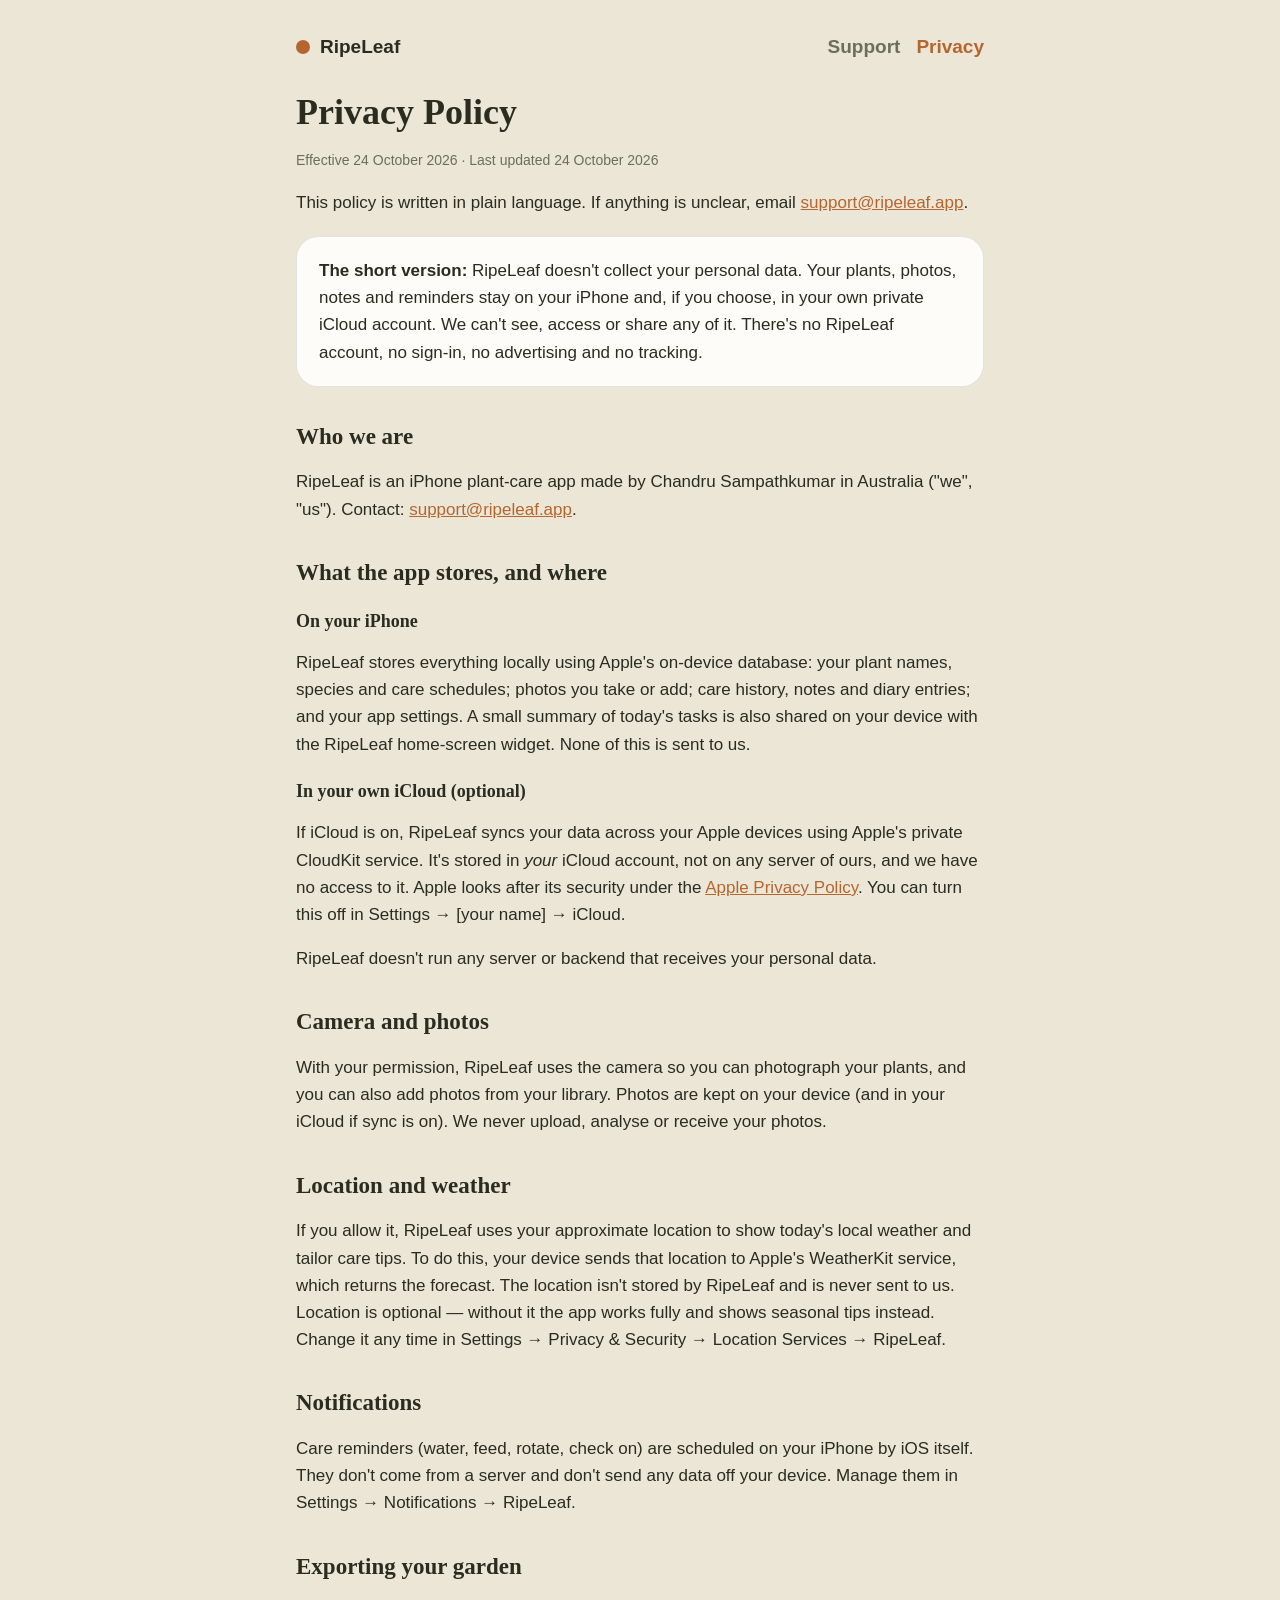
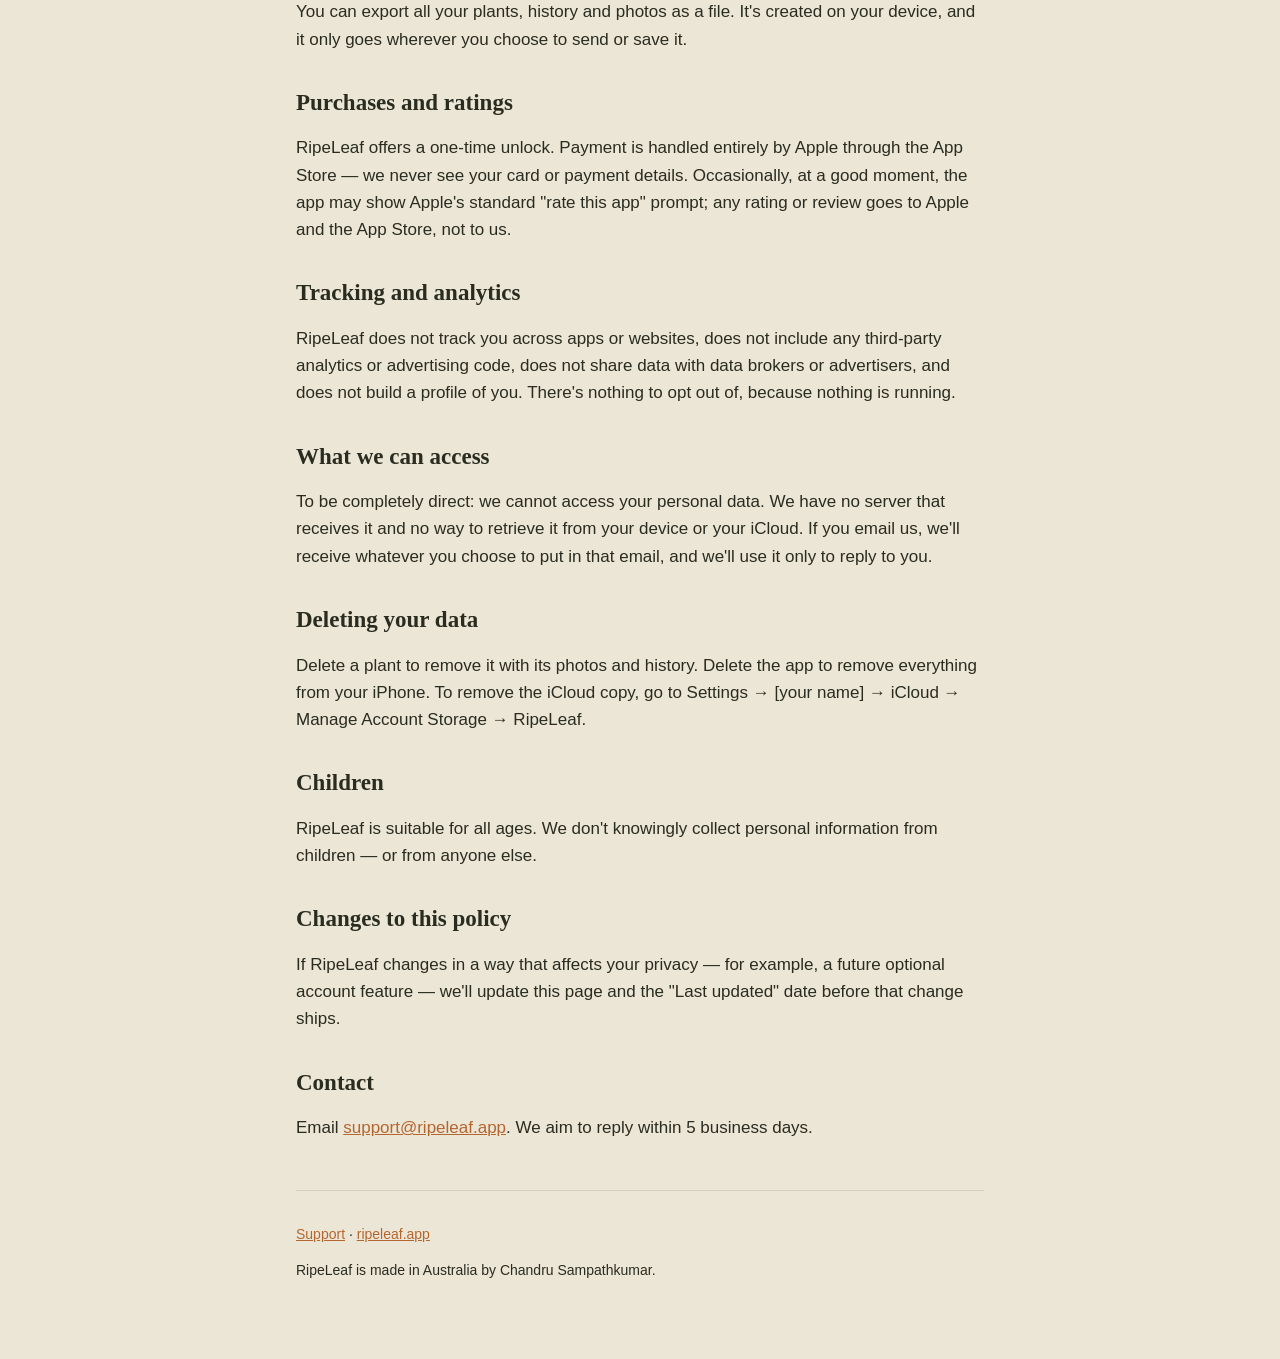
==== privacy/index.html @ 18cd245d "RipeLeaf site: home, privacy policy, support" ====
<!doctype html>
<html lang="en-AU">
<head>
<meta charset="utf-8">
<meta name="viewport" content="width=device-width, initial-scale=1">
<title>RipeLeaf Privacy Policy</title>
<meta name="description" content="RipeLeaf doesn't collect your personal data. Your plants stay on your iPhone and in your own iCloud.">
<link rel="stylesheet" href="/style.css">
</head>
<body>
<div class="wrap">
  <header class="site">
    <span class="dot" aria-hidden="true"></span><a href="/">RipeLeaf</a>
    <nav class="links"><a href="/support/">Support</a><a href="/privacy/" aria-current="page">Privacy</a></nav>
  </header>

  <h1>Privacy Policy</h1>
  <p class="meta">Effective 24 October 2026 · Last updated 24 October 2026</p>
  <p>This policy is written in plain language. If anything is unclear, email <a href="mailto:support@ripeleaf.app">support@ripeleaf.app</a>.</p>

  <div class="card">
    <p><strong>The short version:</strong> RipeLeaf doesn't collect your personal data. Your plants, photos, notes and reminders stay on your iPhone and, if you choose, in your own private iCloud account. We can't see, access or share any of it. There's no RipeLeaf account, no sign-in, no advertising and no tracking.</p>
  </div>

  <h2>Who we are</h2>
  <p>RipeLeaf is an iPhone plant-care app made by Chandru Sampathkumar in Australia ("we", "us"). Contact: <a href="mailto:support@ripeleaf.app">support@ripeleaf.app</a>.</p>

  <h2>What the app stores, and where</h2>
  <h3>On your iPhone</h3>
  <p>RipeLeaf stores everything locally using Apple's on-device database: your plant names, species and care schedules; photos you take or add; care history, notes and diary entries; and your app settings. A small summary of today's tasks is also shared on your device with the RipeLeaf home-screen widget. None of this is sent to us.</p>
  <h3>In your own iCloud (optional)</h3>
  <p>If iCloud is on, RipeLeaf syncs your data across your Apple devices using Apple's private CloudKit service. It's stored in <em>your</em> iCloud account, not on any server of ours, and we have no access to it. Apple looks after its security under the <a href="https://www.apple.com/legal/privacy/">Apple Privacy Policy</a>. You can turn this off in Settings → [your name] → iCloud.</p>
  <p>RipeLeaf doesn't run any server or backend that receives your personal data.</p>

  <h2>Camera and photos</h2>
  <p>With your permission, RipeLeaf uses the camera so you can photograph your plants, and you can also add photos from your library. Photos are kept on your device (and in your iCloud if sync is on). We never upload, analyse or receive your photos.</p>

  <h2>Location and weather</h2>
  <p>If you allow it, RipeLeaf uses your approximate location to show today's local weather and tailor care tips. To do this, your device sends that location to Apple's WeatherKit service, which returns the forecast. The location isn't stored by RipeLeaf and is never sent to us. Location is optional — without it the app works fully and shows seasonal tips instead. Change it any time in Settings → Privacy &amp; Security → Location Services → RipeLeaf.</p>

  <h2>Notifications</h2>
  <p>Care reminders (water, feed, rotate, check on) are scheduled on your iPhone by iOS itself. They don't come from a server and don't send any data off your device. Manage them in Settings → Notifications → RipeLeaf.</p>

  <h2>Exporting your garden</h2>
  <p>You can export all your plants, history and photos as a file. It's created on your device, and it only goes wherever you choose to send or save it.</p>

  <h2>Purchases and ratings</h2>
  <p>RipeLeaf offers a one-time unlock. Payment is handled entirely by Apple through the App Store — we never see your card or payment details. Occasionally, at a good moment, the app may show Apple's standard "rate this app" prompt; any rating or review goes to Apple and the App Store, not to us.</p>

  <h2>Tracking and analytics</h2>
  <p>RipeLeaf does not track you across apps or websites, does not include any third-party analytics or advertising code, does not share data with data brokers or advertisers, and does not build a profile of you. There's nothing to opt out of, because nothing is running.</p>

  <h2>What we can access</h2>
  <p>To be completely direct: we cannot access your personal data. We have no server that receives it and no way to retrieve it from your device or your iCloud. If you email us, we'll receive whatever you choose to put in that email, and we'll use it only to reply to you.</p>

  <h2>Deleting your data</h2>
  <p>Delete a plant to remove it with its photos and history. Delete the app to remove everything from your iPhone. To remove the iCloud copy, go to Settings → [your name] → iCloud → Manage Account Storage → RipeLeaf.</p>

  <h2>Children</h2>
  <p>RipeLeaf is suitable for all ages. We don't knowingly collect personal information from children — or from anyone else.</p>

  <h2>Changes to this policy</h2>
  <p>If RipeLeaf changes in a way that affects your privacy — for example, a future optional account feature — we'll update this page and the "Last updated" date before that change ships.</p>

  <h2>Contact</h2>
  <p>Email <a href="mailto:support@ripeleaf.app">support@ripeleaf.app</a>. We aim to reply within 5 business days.</p>

  <footer>
    <p><a href="/support/">Support</a> · <a href="/">ripeleaf.app</a></p>
    <p>RipeLeaf is made in Australia by Chandru Sampathkumar.</p>
  </footer>
</div>
</body>
</html>
---- style.css ----
:root {
  --bg: #ece6d7;
  --surface: #fdfcf8;
  --text: #2a2c20;
  --muted: #6a6f5c;
  --line: rgba(42, 44, 32, 0.12);
  --accent: #b5662f;
  --radius: 22px;
}
@media (prefers-color-scheme: dark) {
  :root {
    --bg: #101209;
    --surface: #23271c;
    --text: #e9ecdb;
    --muted: #a7ad97;
    --line: rgba(233, 236, 219, 0.10);
    --accent: #d98c5f;
  }
}
* { box-sizing: border-box; }
html { -webkit-text-size-adjust: 100%; }
body {
  margin: 0;
  background: var(--bg);
  color: var(--text);
  font: 17px/1.6 ui-rounded, -apple-system, BlinkMacSystemFont, "SF Pro Rounded", "Segoe UI", Roboto, sans-serif;
}
.wrap { max-width: 720px; margin: 0 auto; padding: 32px 16px 64px; }
header.site { display: flex; align-items: center; gap: 10px; margin-bottom: 28px; }
header.site a { color: var(--text); text-decoration: none; font-weight: 600; font-size: 19px; }
.dot { width: 14px; height: 14px; border-radius: 50%; background: var(--accent); display: inline-block; }
nav.links { margin-left: auto; display: flex; gap: 16px; font-size: 15px; }
nav.links a { color: var(--muted); text-decoration: none; }
nav.links a:hover, nav.links a[aria-current] { color: var(--accent); }
h1, h2, h3 { font-family: ui-serif, "New York", "Iowan Old Style", Georgia, serif; font-weight: 600; line-height: 1.25; }
h1 { font-size: 36px; margin: 0 0 8px; }
h2 { font-size: 23px; margin: 36px 0 8px; }
h3 { font-size: 18px; margin: 22px 0 4px; }
p, li { color: var(--text); }
.lede { color: var(--muted); font-size: 19px; margin-top: 0; }
.meta { color: var(--muted); font-size: 14px; }
.card { background: var(--surface); border: 1px solid var(--line); border-radius: var(--radius); padding: 20px 22px; margin: 20px 0; }
.card p:first-child { margin-top: 0; }
.card p:last-child { margin-bottom: 0; }
a { color: var(--accent); }
ul { padding-left: 22px; }
details { background: var(--surface); border: 1px solid var(--line); border-radius: 14px; padding: 14px 18px; margin: 10px 0; }
summary { cursor: pointer; font-weight: 600; }
details p { margin: 10px 0 2px; }
footer { margin-top: 48px; padding-top: 18px; border-top: 1px solid var(--line); color: var(--muted); font-size: 14px; }
@media (max-width: 480px) {
  h1 { font-size: 30px; }
  nav.links { gap: 12px; }
}
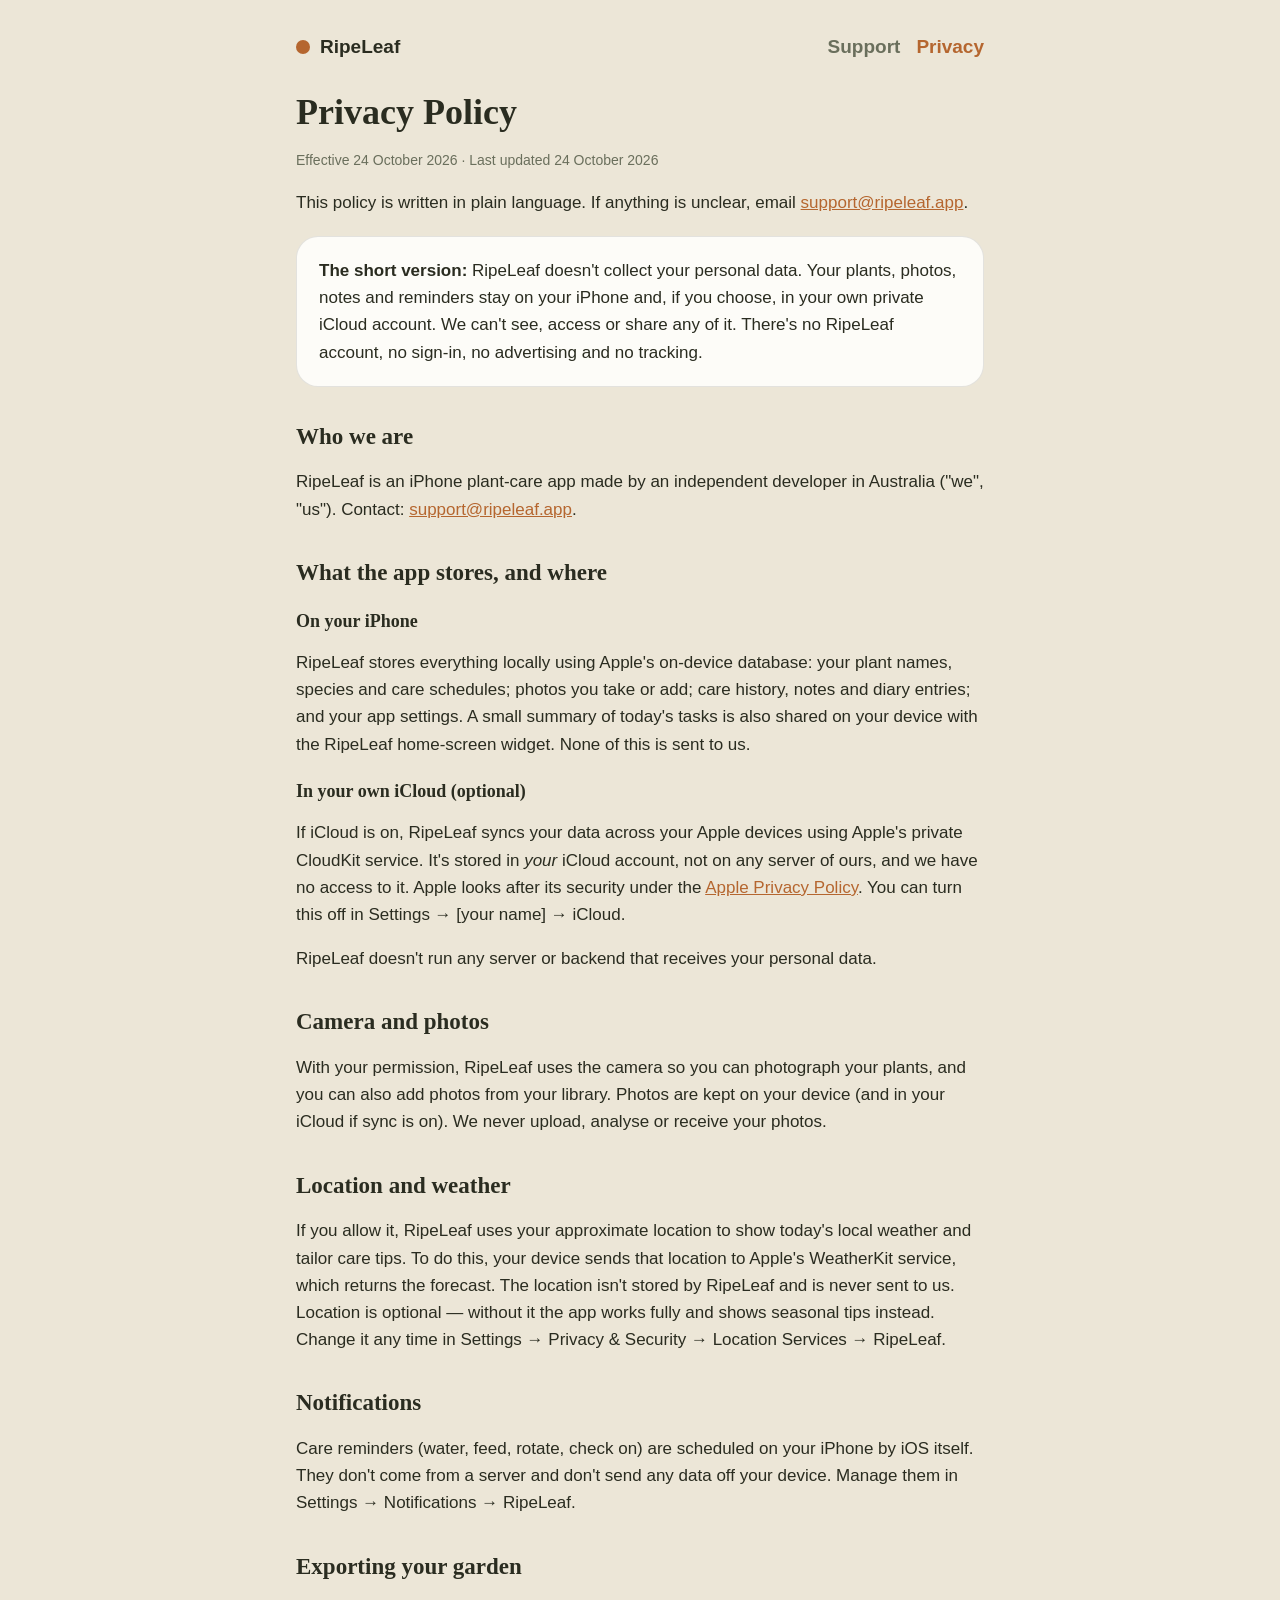
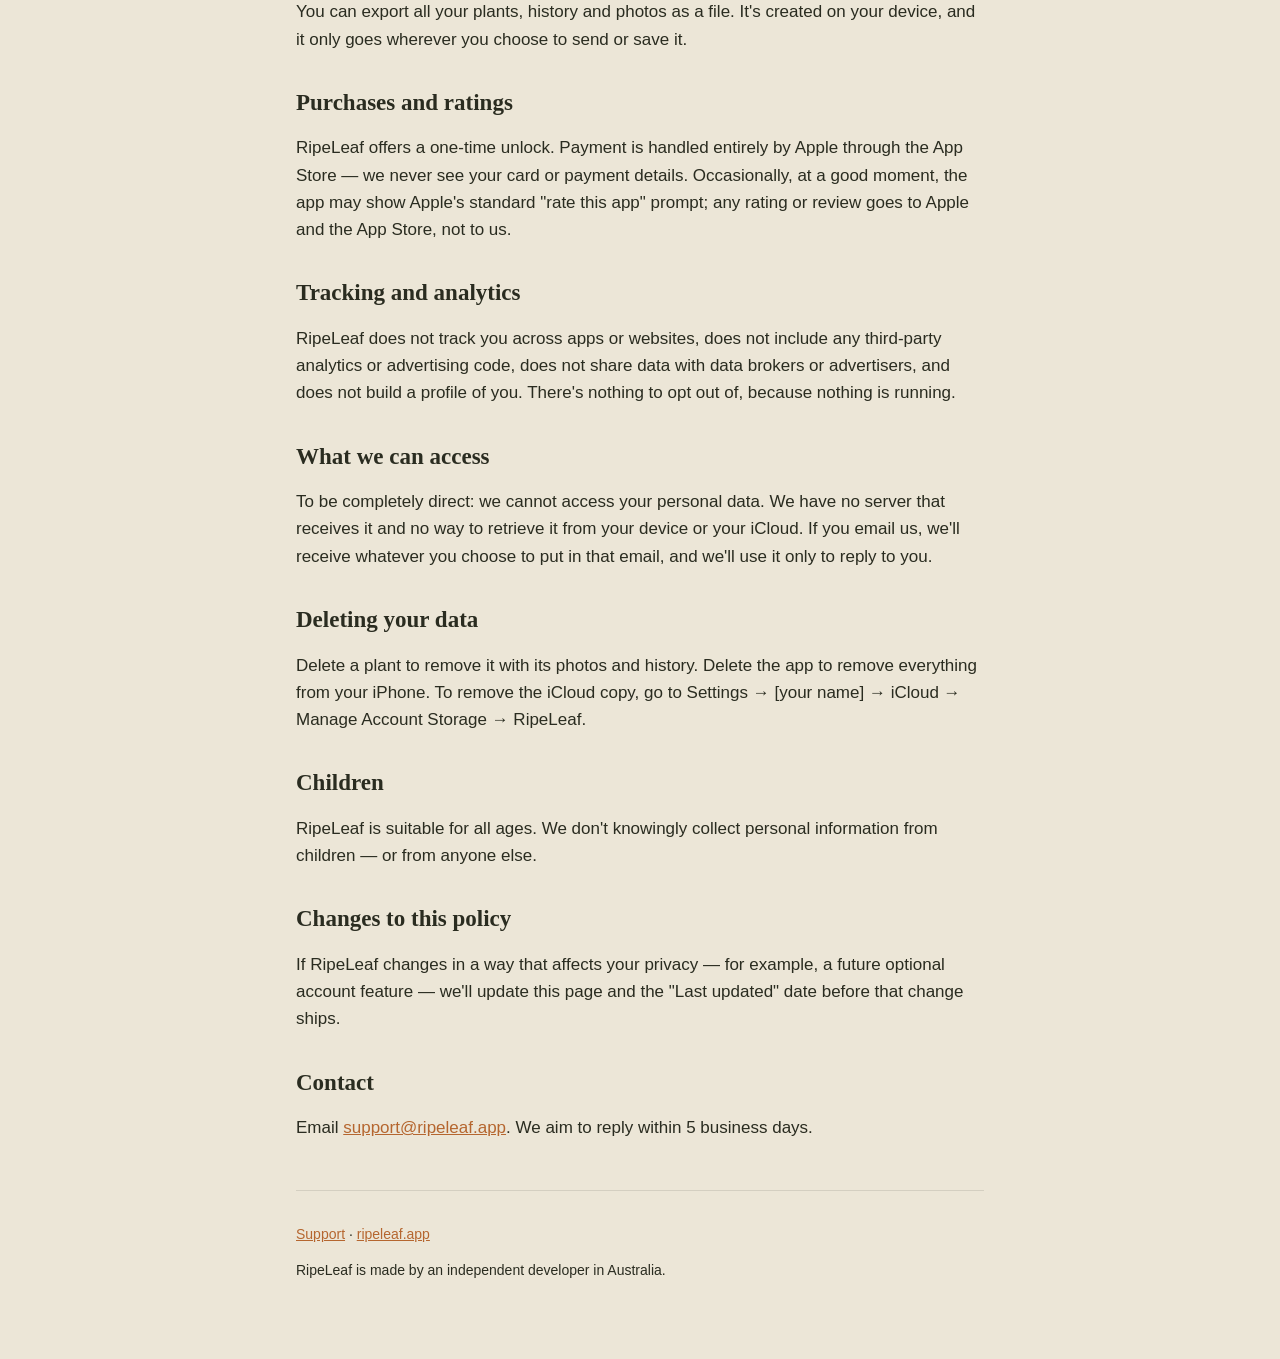
==== commit 02e8958d: "Remove developer's personal name from site pages" ====
--- a/privacy/index.html
+++ b/privacy/index.html
@@ -23,7 +23,7 @@
   </div>
 
   <h2>Who we are</h2>
-  <p>RipeLeaf is an iPhone plant-care app made by Chandru Sampathkumar in Australia ("we", "us"). Contact: <a href="mailto:support@ripeleaf.app">support@ripeleaf.app</a>.</p>
+  <p>RipeLeaf is an iPhone plant-care app made by an independent developer in Australia ("we", "us"). Contact: <a href="mailto:support@ripeleaf.app">support@ripeleaf.app</a>.</p>
 
   <h2>What the app stores, and where</h2>
   <h3>On your iPhone</h3>
@@ -67,7 +67,7 @@
 
   <footer>
     <p><a href="/support/">Support</a> · <a href="/">ripeleaf.app</a></p>
-    <p>RipeLeaf is made in Australia by Chandru Sampathkumar.</p>
+    <p>RipeLeaf is made by an independent developer in Australia.</p>
   </footer>
 </div>
 </body>
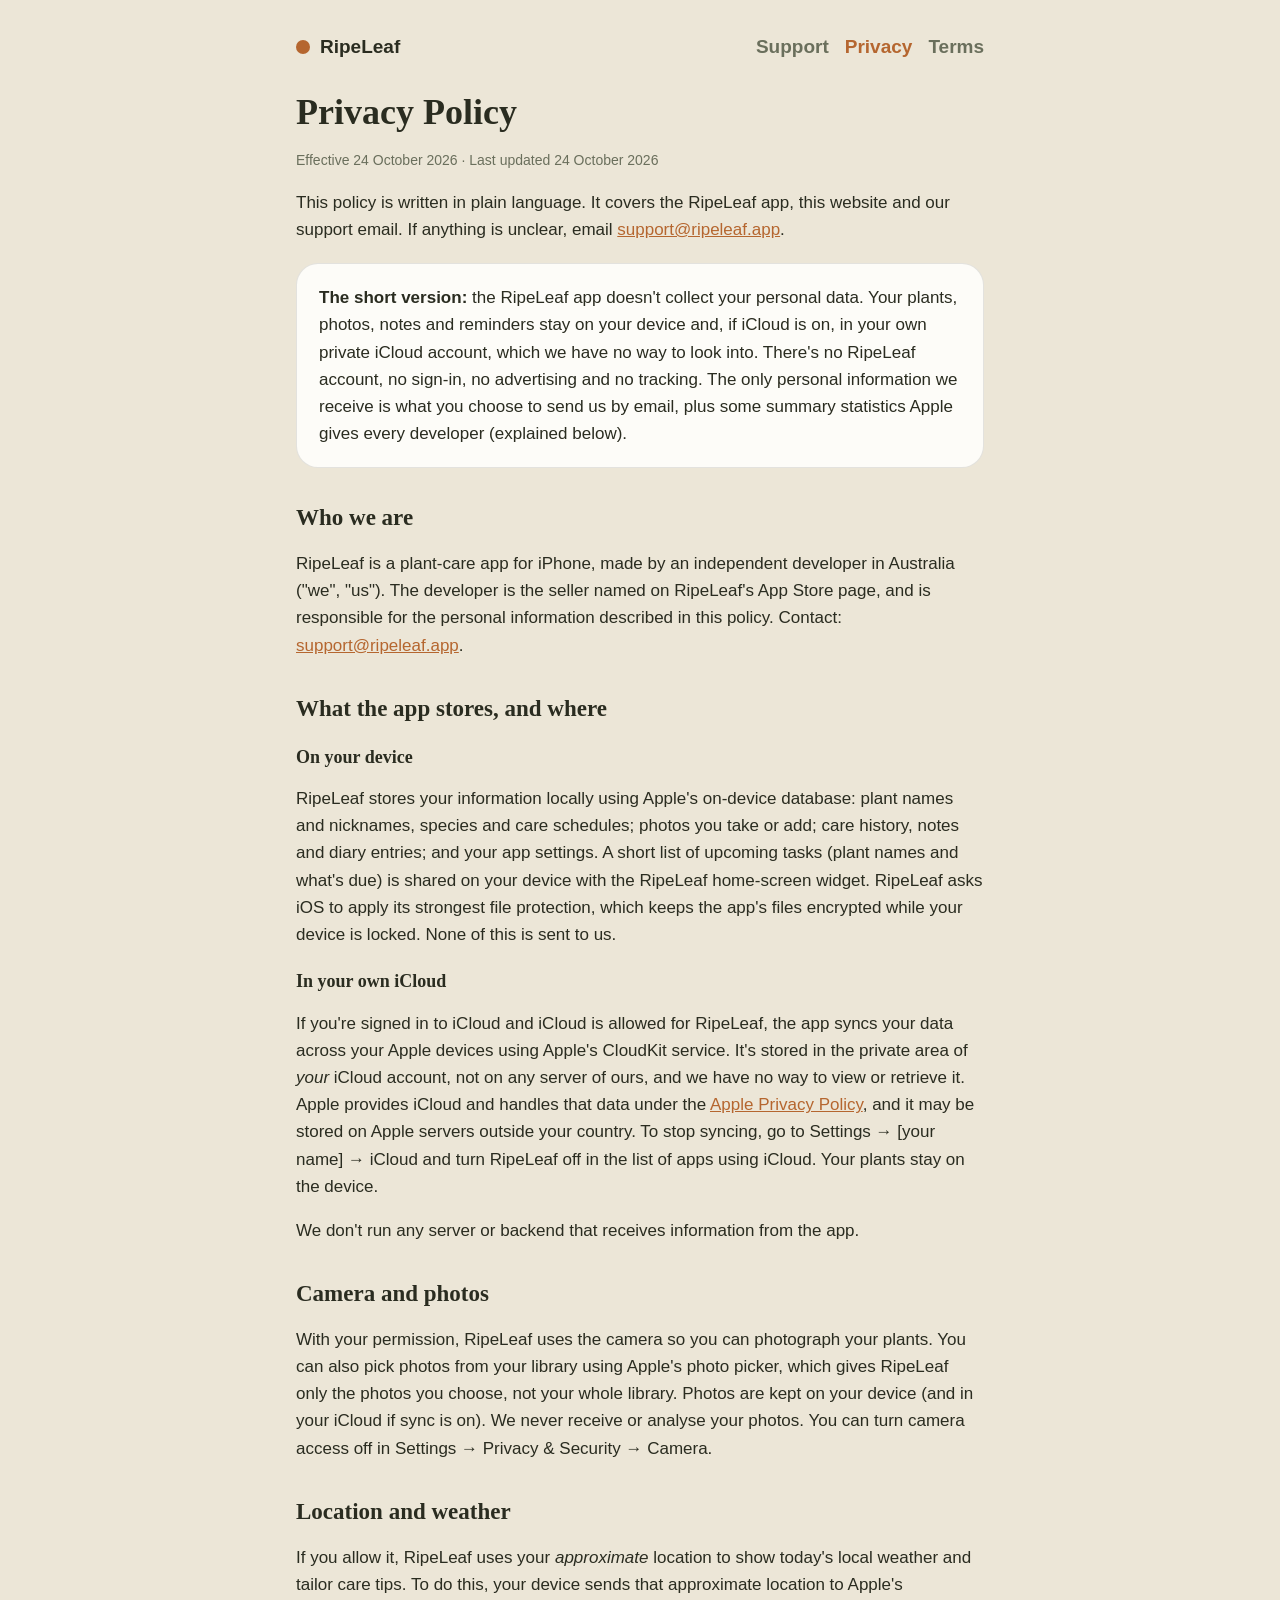
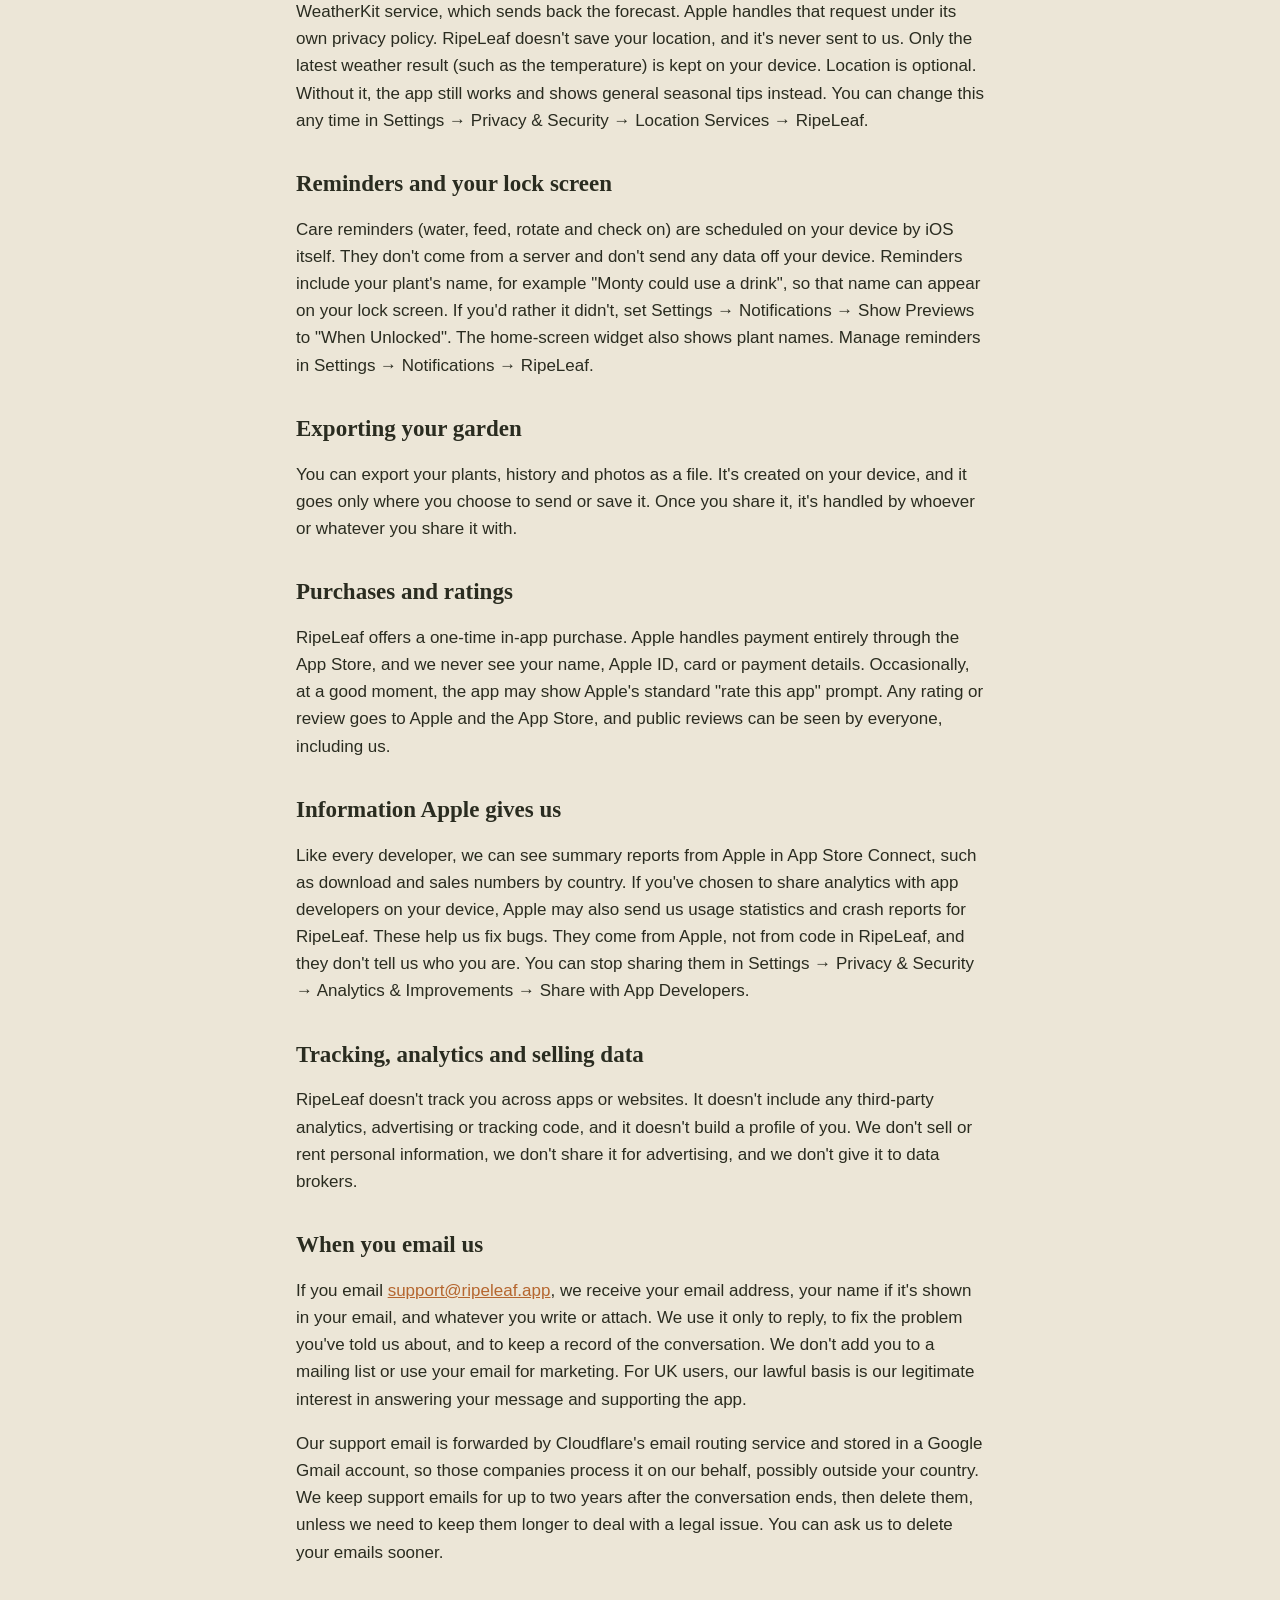
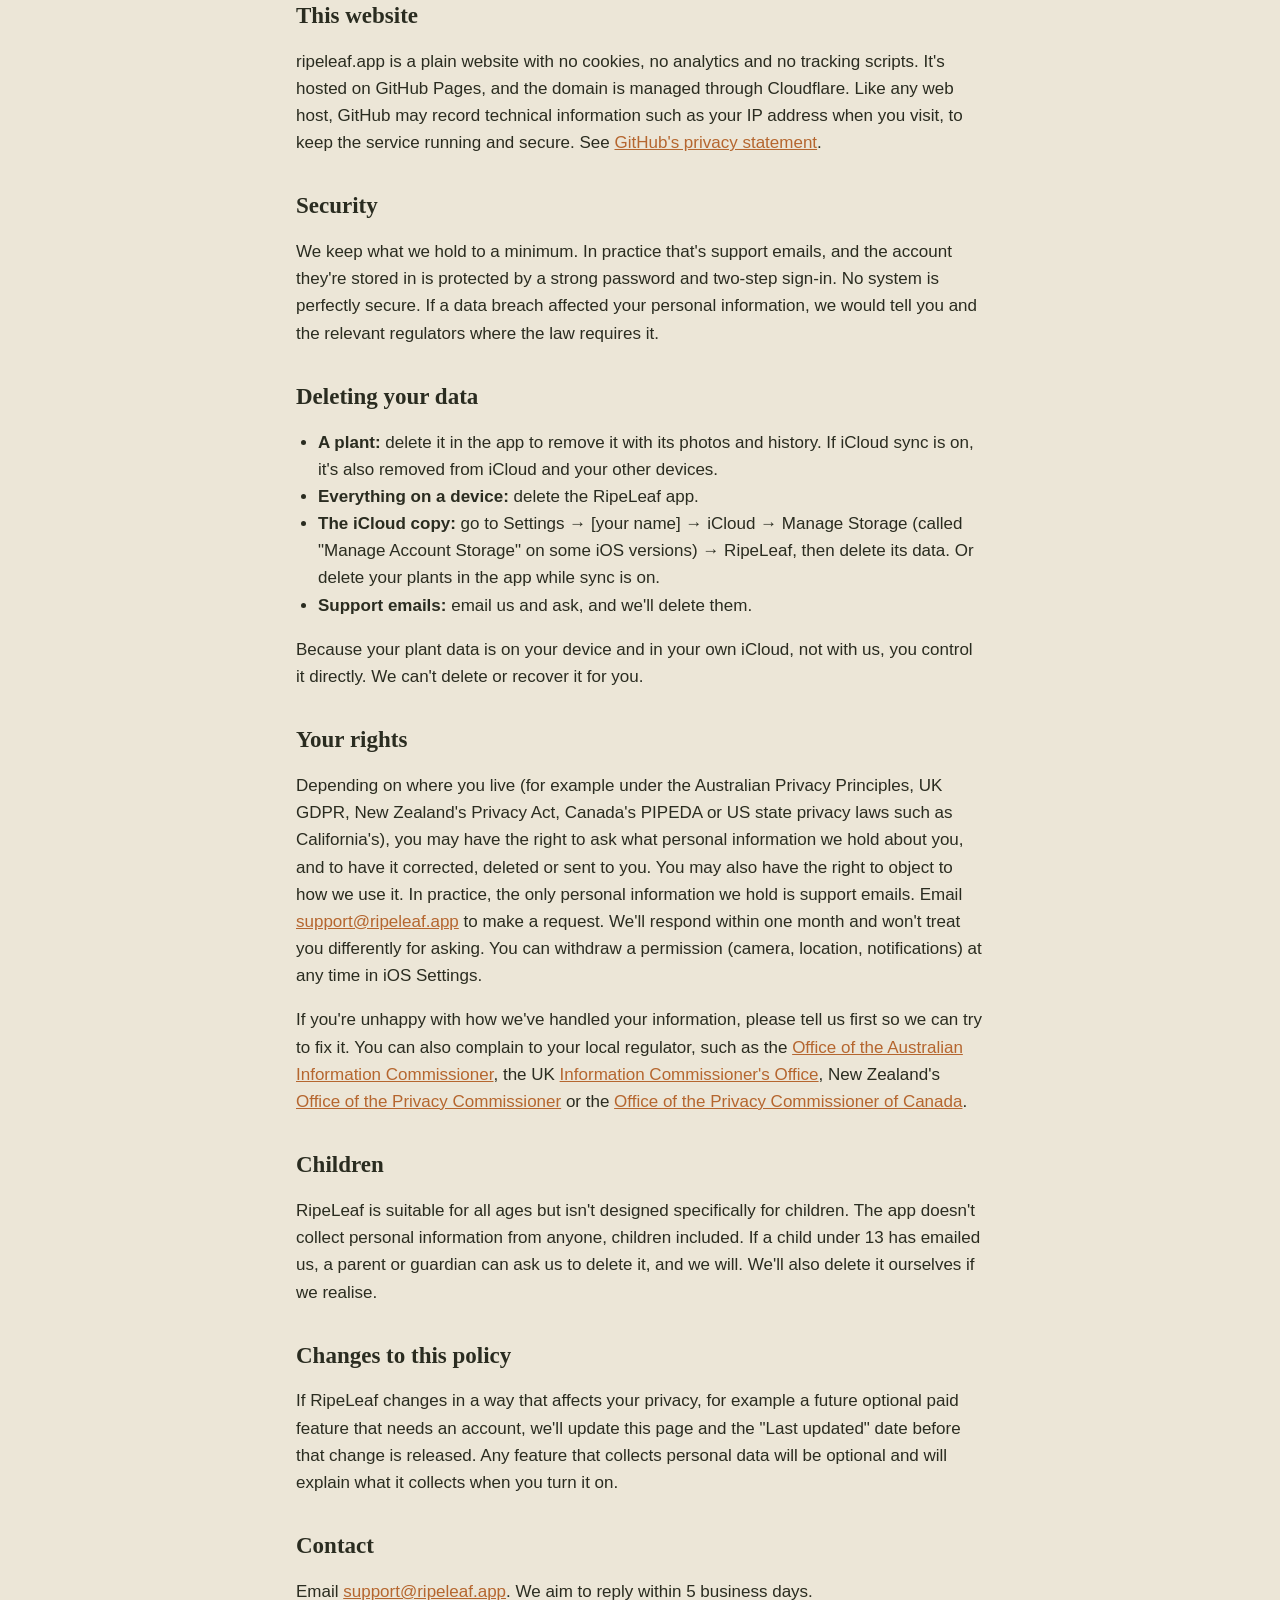
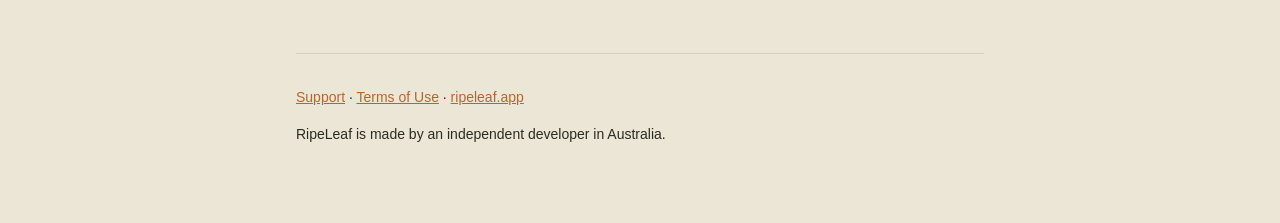
==== commit 327802ec: "Reviewed site copy: accurate privacy policy, support FAQ, new Terms of Use" ====
--- a/privacy/index.html
+++ b/privacy/index.html
@@ -4,69 +4,89 @@
 <meta charset="utf-8">
 <meta name="viewport" content="width=device-width, initial-scale=1">
 <title>RipeLeaf Privacy Policy</title>
-<meta name="description" content="RipeLeaf doesn't collect your personal data. Your plants stay on your iPhone and in your own iCloud.">
+<meta name="description" content="How RipeLeaf handles your information: the app doesn't collect your personal data. Your plants stay on your device and in your own iCloud.">
 <link rel="stylesheet" href="/style.css">
 </head>
 <body>
 <div class="wrap">
   <header class="site">
     <span class="dot" aria-hidden="true"></span><a href="/">RipeLeaf</a>
-    <nav class="links"><a href="/support/">Support</a><a href="/privacy/" aria-current="page">Privacy</a></nav>
+    <nav class="links"><a href="/support/">Support</a><a href="/privacy/" aria-current="page">Privacy</a><a href="/terms/">Terms</a></nav>
   </header>
 
   <h1>Privacy Policy</h1>
   <p class="meta">Effective 24 October 2026 · Last updated 24 October 2026</p>
-  <p>This policy is written in plain language. If anything is unclear, email <a href="mailto:support@ripeleaf.app">support@ripeleaf.app</a>.</p>
+  <p>This policy is written in plain language. It covers the RipeLeaf app, this website and our support email. If anything is unclear, email <a href="mailto:support@ripeleaf.app">support@ripeleaf.app</a>.</p>
 
   <div class="card">
-    <p><strong>The short version:</strong> RipeLeaf doesn't collect your personal data. Your plants, photos, notes and reminders stay on your iPhone and, if you choose, in your own private iCloud account. We can't see, access or share any of it. There's no RipeLeaf account, no sign-in, no advertising and no tracking.</p>
+    <p><strong>The short version:</strong> the RipeLeaf app doesn't collect your personal data. Your plants, photos, notes and reminders stay on your device and, if iCloud is on, in your own private iCloud account, which we have no way to look into. There's no RipeLeaf account, no sign-in, no advertising and no tracking. The only personal information we receive is what you choose to send us by email, plus some summary statistics Apple gives every developer (explained below).</p>
   </div>
 
   <h2>Who we are</h2>
-  <p>RipeLeaf is an iPhone plant-care app made by an independent developer in Australia ("we", "us"). Contact: <a href="mailto:support@ripeleaf.app">support@ripeleaf.app</a>.</p>
+  <p>RipeLeaf is a plant-care app for iPhone, made by an independent developer in Australia ("we", "us"). The developer is the seller named on RipeLeaf's App Store page, and is responsible for the personal information described in this policy. Contact: <a href="mailto:support@ripeleaf.app">support@ripeleaf.app</a>.</p>
 
   <h2>What the app stores, and where</h2>
-  <h3>On your iPhone</h3>
-  <p>RipeLeaf stores everything locally using Apple's on-device database: your plant names, species and care schedules; photos you take or add; care history, notes and diary entries; and your app settings. A small summary of today's tasks is also shared on your device with the RipeLeaf home-screen widget. None of this is sent to us.</p>
-  <h3>In your own iCloud (optional)</h3>
-  <p>If iCloud is on, RipeLeaf syncs your data across your Apple devices using Apple's private CloudKit service. It's stored in <em>your</em> iCloud account, not on any server of ours, and we have no access to it. Apple looks after its security under the <a href="https://www.apple.com/legal/privacy/">Apple Privacy Policy</a>. You can turn this off in Settings → [your name] → iCloud.</p>
-  <p>RipeLeaf doesn't run any server or backend that receives your personal data.</p>
+  <h3>On your device</h3>
+  <p>RipeLeaf stores your information locally using Apple's on-device database: plant names and nicknames, species and care schedules; photos you take or add; care history, notes and diary entries; and your app settings. A short list of upcoming tasks (plant names and what's due) is shared on your device with the RipeLeaf home-screen widget. RipeLeaf asks iOS to apply its strongest file protection, which keeps the app's files encrypted while your device is locked. None of this is sent to us.</p>
+  <h3>In your own iCloud</h3>
+  <p>If you're signed in to iCloud and iCloud is allowed for RipeLeaf, the app syncs your data across your Apple devices using Apple's CloudKit service. It's stored in the private area of <em>your</em> iCloud account, not on any server of ours, and we have no way to view or retrieve it. Apple provides iCloud and handles that data under the <a href="https://www.apple.com/legal/privacy/">Apple Privacy Policy</a>, and it may be stored on Apple servers outside your country. To stop syncing, go to Settings → [your name] → iCloud and turn RipeLeaf off in the list of apps using iCloud. Your plants stay on the device.</p>
+  <p>We don't run any server or backend that receives information from the app.</p>
 
   <h2>Camera and photos</h2>
-  <p>With your permission, RipeLeaf uses the camera so you can photograph your plants, and you can also add photos from your library. Photos are kept on your device (and in your iCloud if sync is on). We never upload, analyse or receive your photos.</p>
+  <p>With your permission, RipeLeaf uses the camera so you can photograph your plants. You can also pick photos from your library using Apple's photo picker, which gives RipeLeaf only the photos you choose, not your whole library. Photos are kept on your device (and in your iCloud if sync is on). We never receive or analyse your photos. You can turn camera access off in Settings → Privacy &amp; Security → Camera.</p>
 
   <h2>Location and weather</h2>
-  <p>If you allow it, RipeLeaf uses your approximate location to show today's local weather and tailor care tips. To do this, your device sends that location to Apple's WeatherKit service, which returns the forecast. The location isn't stored by RipeLeaf and is never sent to us. Location is optional — without it the app works fully and shows seasonal tips instead. Change it any time in Settings → Privacy &amp; Security → Location Services → RipeLeaf.</p>
+  <p>If you allow it, RipeLeaf uses your <em>approximate</em> location to show today's local weather and tailor care tips. To do this, your device sends that approximate location to Apple's WeatherKit service, which sends back the forecast. Apple handles that request under its own privacy policy. RipeLeaf doesn't save your location, and it's never sent to us. Only the latest weather result (such as the temperature) is kept on your device. Location is optional. Without it, the app still works and shows general seasonal tips instead. You can change this any time in Settings → Privacy &amp; Security → Location Services → RipeLeaf.</p>
 
-  <h2>Notifications</h2>
-  <p>Care reminders (water, feed, rotate, check on) are scheduled on your iPhone by iOS itself. They don't come from a server and don't send any data off your device. Manage them in Settings → Notifications → RipeLeaf.</p>
+  <h2>Reminders and your lock screen</h2>
+  <p>Care reminders (water, feed, rotate and check on) are scheduled on your device by iOS itself. They don't come from a server and don't send any data off your device. Reminders include your plant's name, for example "Monty could use a drink", so that name can appear on your lock screen. If you'd rather it didn't, set Settings → Notifications → Show Previews to "When Unlocked". The home-screen widget also shows plant names. Manage reminders in Settings → Notifications → RipeLeaf.</p>
 
   <h2>Exporting your garden</h2>
-  <p>You can export all your plants, history and photos as a file. It's created on your device, and it only goes wherever you choose to send or save it.</p>
+  <p>You can export your plants, history and photos as a file. It's created on your device, and it goes only where you choose to send or save it. Once you share it, it's handled by whoever or whatever you share it with.</p>
 
   <h2>Purchases and ratings</h2>
-  <p>RipeLeaf offers a one-time unlock. Payment is handled entirely by Apple through the App Store — we never see your card or payment details. Occasionally, at a good moment, the app may show Apple's standard "rate this app" prompt; any rating or review goes to Apple and the App Store, not to us.</p>
+  <p>RipeLeaf offers a one-time in-app purchase. Apple handles payment entirely through the App Store, and we never see your name, Apple ID, card or payment details. Occasionally, at a good moment, the app may show Apple's standard "rate this app" prompt. Any rating or review goes to Apple and the App Store, and public reviews can be seen by everyone, including us.</p>
 
-  <h2>Tracking and analytics</h2>
-  <p>RipeLeaf does not track you across apps or websites, does not include any third-party analytics or advertising code, does not share data with data brokers or advertisers, and does not build a profile of you. There's nothing to opt out of, because nothing is running.</p>
+  <h2>Information Apple gives us</h2>
+  <p>Like every developer, we can see summary reports from Apple in App Store Connect, such as download and sales numbers by country. If you've chosen to share analytics with app developers on your device, Apple may also send us usage statistics and crash reports for RipeLeaf. These help us fix bugs. They come from Apple, not from code in RipeLeaf, and they don't tell us who you are. You can stop sharing them in Settings → Privacy &amp; Security → Analytics &amp; Improvements → Share with App Developers.</p>
 
-  <h2>What we can access</h2>
-  <p>To be completely direct: we cannot access your personal data. We have no server that receives it and no way to retrieve it from your device or your iCloud. If you email us, we'll receive whatever you choose to put in that email, and we'll use it only to reply to you.</p>
+  <h2>Tracking, analytics and selling data</h2>
+  <p>RipeLeaf doesn't track you across apps or websites. It doesn't include any third-party analytics, advertising or tracking code, and it doesn't build a profile of you. We don't sell or rent personal information, we don't share it for advertising, and we don't give it to data brokers.</p>
+
+  <h2>When you email us</h2>
+  <p>If you email <a href="mailto:support@ripeleaf.app">support@ripeleaf.app</a>, we receive your email address, your name if it's shown in your email, and whatever you write or attach. We use it only to reply, to fix the problem you've told us about, and to keep a record of the conversation. We don't add you to a mailing list or use your email for marketing. For UK users, our lawful basis is our legitimate interest in answering your message and supporting the app.</p>
+  <p>Our support email is forwarded by Cloudflare's email routing service and stored in a Google Gmail account, so those companies process it on our behalf, possibly outside your country. We keep support emails for up to two years after the conversation ends, then delete them, unless we need to keep them longer to deal with a legal issue. You can ask us to delete your emails sooner.</p>
+
+  <h2>This website</h2>
+  <p>ripeleaf.app is a plain website with no cookies, no analytics and no tracking scripts. It's hosted on GitHub Pages, and the domain is managed through Cloudflare. Like any web host, GitHub may record technical information such as your IP address when you visit, to keep the service running and secure. See <a href="https://docs.github.com/en/site-policy/privacy-policies/github-general-privacy-statement">GitHub's privacy statement</a>.</p>
+
+  <h2>Security</h2>
+  <p>We keep what we hold to a minimum. In practice that's support emails, and the account they're stored in is protected by a strong password and two-step sign-in. No system is perfectly secure. If a data breach affected your personal information, we would tell you and the relevant regulators where the law requires it.</p>
 
   <h2>Deleting your data</h2>
-  <p>Delete a plant to remove it with its photos and history. Delete the app to remove everything from your iPhone. To remove the iCloud copy, go to Settings → [your name] → iCloud → Manage Account Storage → RipeLeaf.</p>
+  <ul>
+    <li><strong>A plant:</strong> delete it in the app to remove it with its photos and history. If iCloud sync is on, it's also removed from iCloud and your other devices.</li>
+    <li><strong>Everything on a device:</strong> delete the RipeLeaf app.</li>
+    <li><strong>The iCloud copy:</strong> go to Settings → [your name] → iCloud → Manage Storage (called "Manage Account Storage" on some iOS versions) → RipeLeaf, then delete its data. Or delete your plants in the app while sync is on.</li>
+    <li><strong>Support emails:</strong> email us and ask, and we'll delete them.</li>
+  </ul>
+  <p>Because your plant data is on your device and in your own iCloud, not with us, you control it directly. We can't delete or recover it for you.</p>
+
+  <h2>Your rights</h2>
+  <p>Depending on where you live (for example under the Australian Privacy Principles, UK GDPR, New Zealand's Privacy Act, Canada's PIPEDA or US state privacy laws such as California's), you may have the right to ask what personal information we hold about you, and to have it corrected, deleted or sent to you. You may also have the right to object to how we use it. In practice, the only personal information we hold is support emails. Email <a href="mailto:support@ripeleaf.app">support@ripeleaf.app</a> to make a request. We'll respond within one month and won't treat you differently for asking. You can withdraw a permission (camera, location, notifications) at any time in iOS Settings.</p>
+  <p>If you're unhappy with how we've handled your information, please tell us first so we can try to fix it. You can also complain to your local regulator, such as the <a href="https://www.oaic.gov.au/">Office of the Australian Information Commissioner</a>, the UK <a href="https://ico.org.uk/">Information Commissioner's Office</a>, New Zealand's <a href="https://www.privacy.org.nz/">Office of the Privacy Commissioner</a> or the <a href="https://www.priv.gc.ca/">Office of the Privacy Commissioner of Canada</a>.</p>
 
   <h2>Children</h2>
-  <p>RipeLeaf is suitable for all ages. We don't knowingly collect personal information from children — or from anyone else.</p>
+  <p>RipeLeaf is suitable for all ages but isn't designed specifically for children. The app doesn't collect personal information from anyone, children included. If a child under 13 has emailed us, a parent or guardian can ask us to delete it, and we will. We'll also delete it ourselves if we realise.</p>
 
   <h2>Changes to this policy</h2>
-  <p>If RipeLeaf changes in a way that affects your privacy — for example, a future optional account feature — we'll update this page and the "Last updated" date before that change ships.</p>
+  <p>If RipeLeaf changes in a way that affects your privacy, for example a future optional paid feature that needs an account, we'll update this page and the "Last updated" date before that change is released. Any feature that collects personal data will be optional and will explain what it collects when you turn it on.</p>
 
   <h2>Contact</h2>
   <p>Email <a href="mailto:support@ripeleaf.app">support@ripeleaf.app</a>. We aim to reply within 5 business days.</p>
 
   <footer>
-    <p><a href="/support/">Support</a> · <a href="/">ripeleaf.app</a></p>
+    <p><a href="/support/">Support</a> · <a href="/terms/">Terms of Use</a> · <a href="/">ripeleaf.app</a></p>
     <p>RipeLeaf is made by an independent developer in Australia.</p>
   </footer>
 </div>
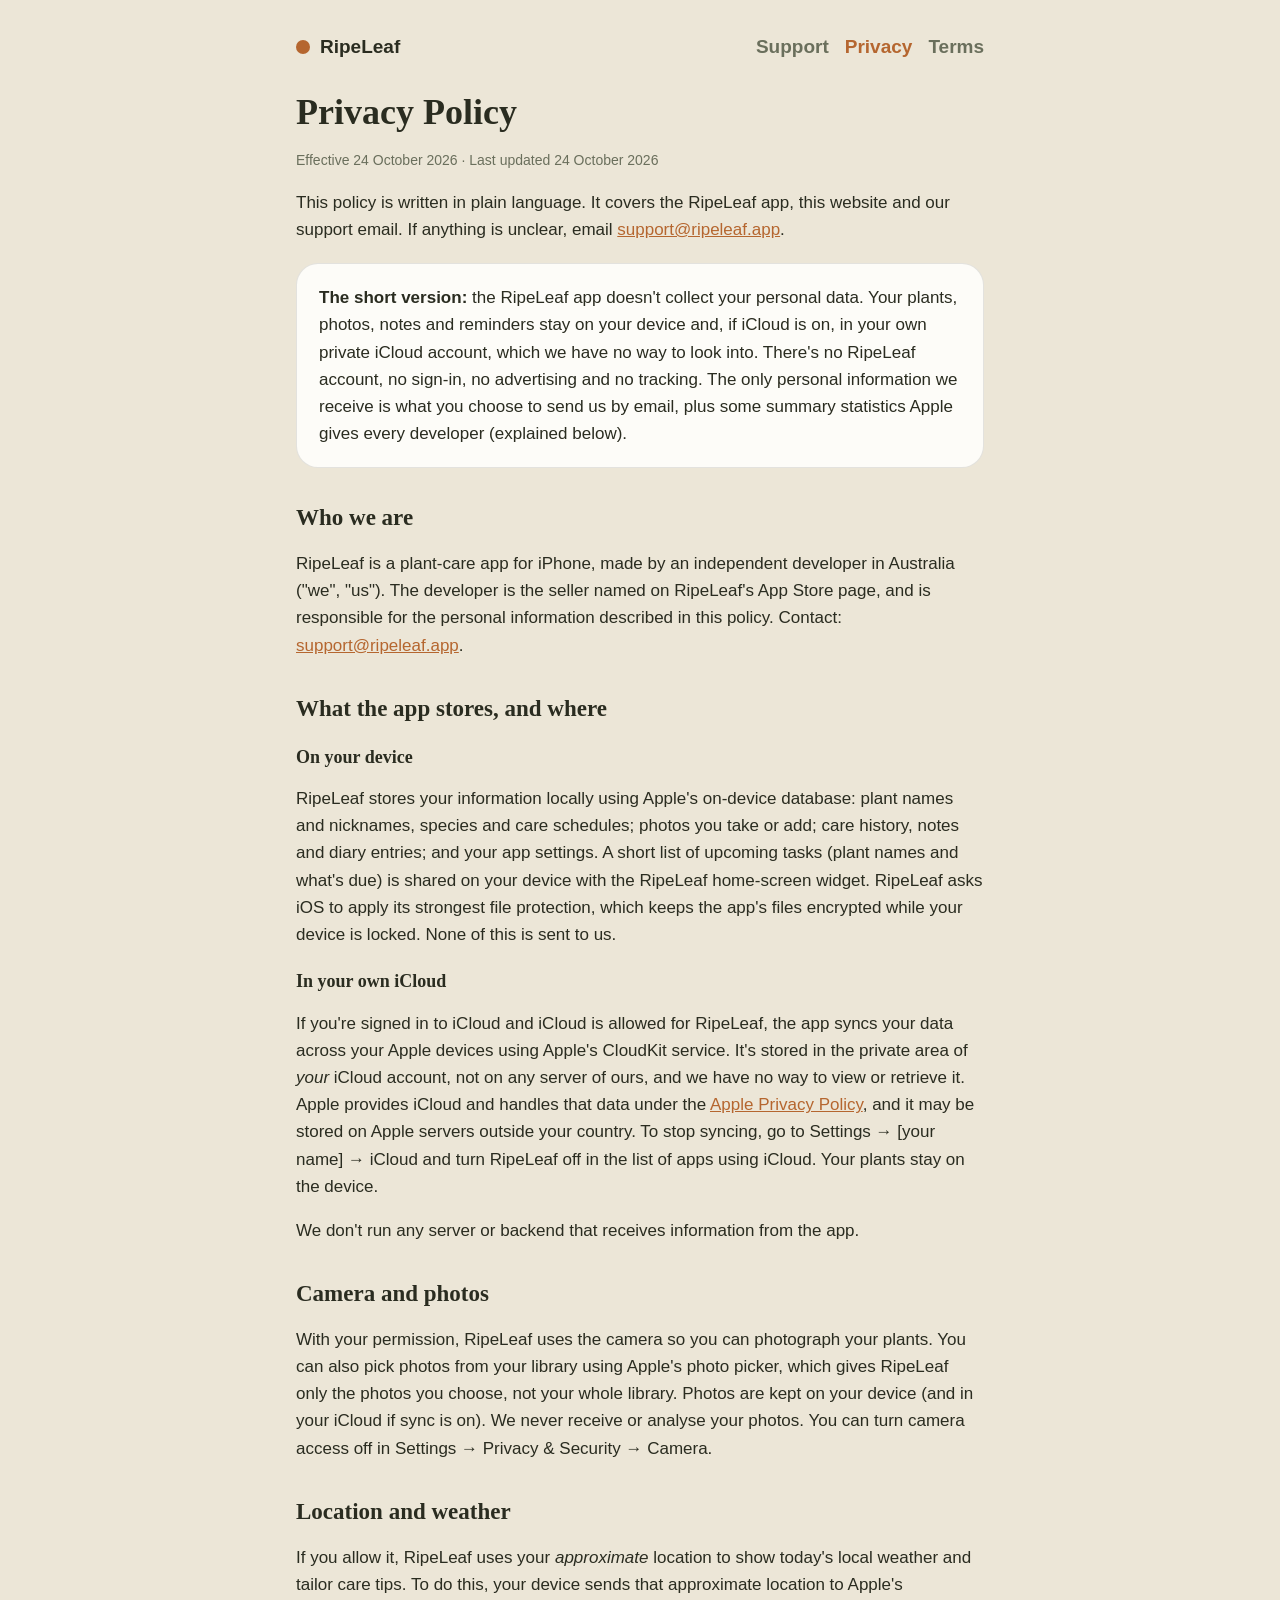
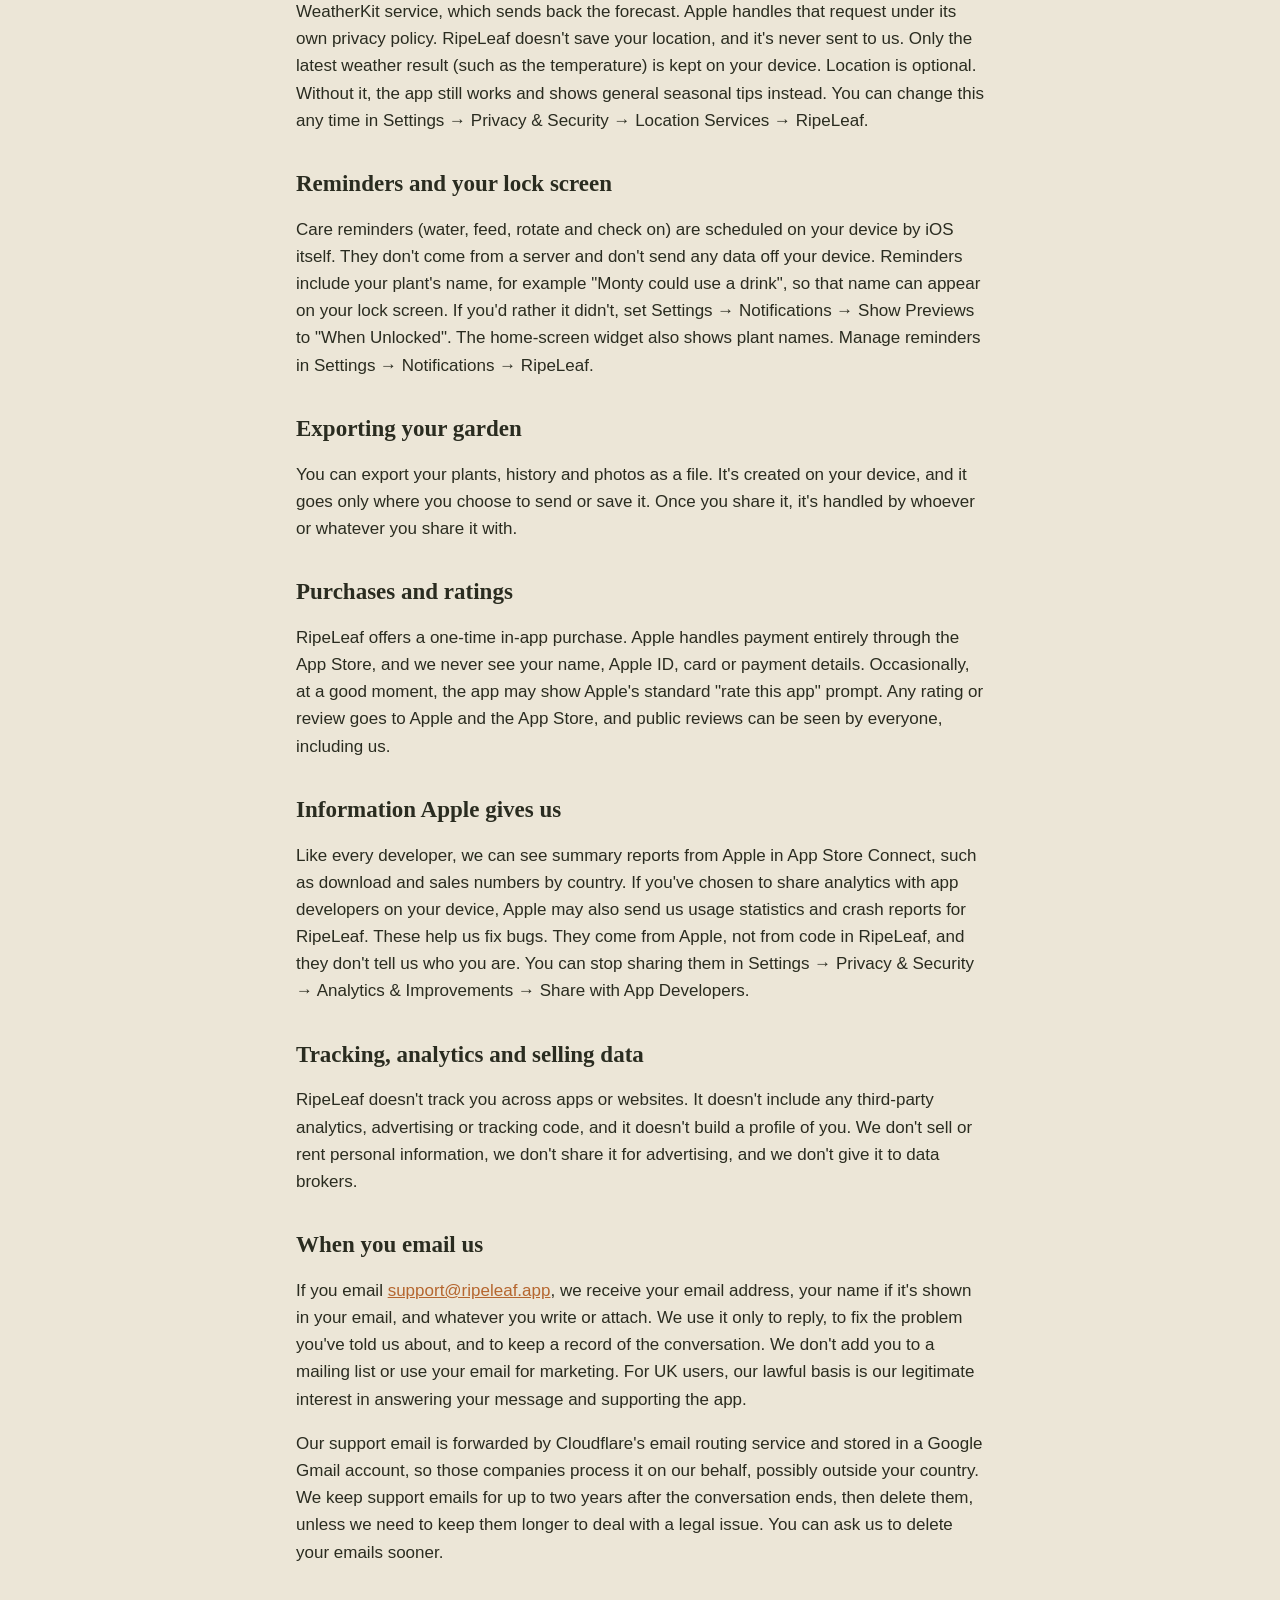
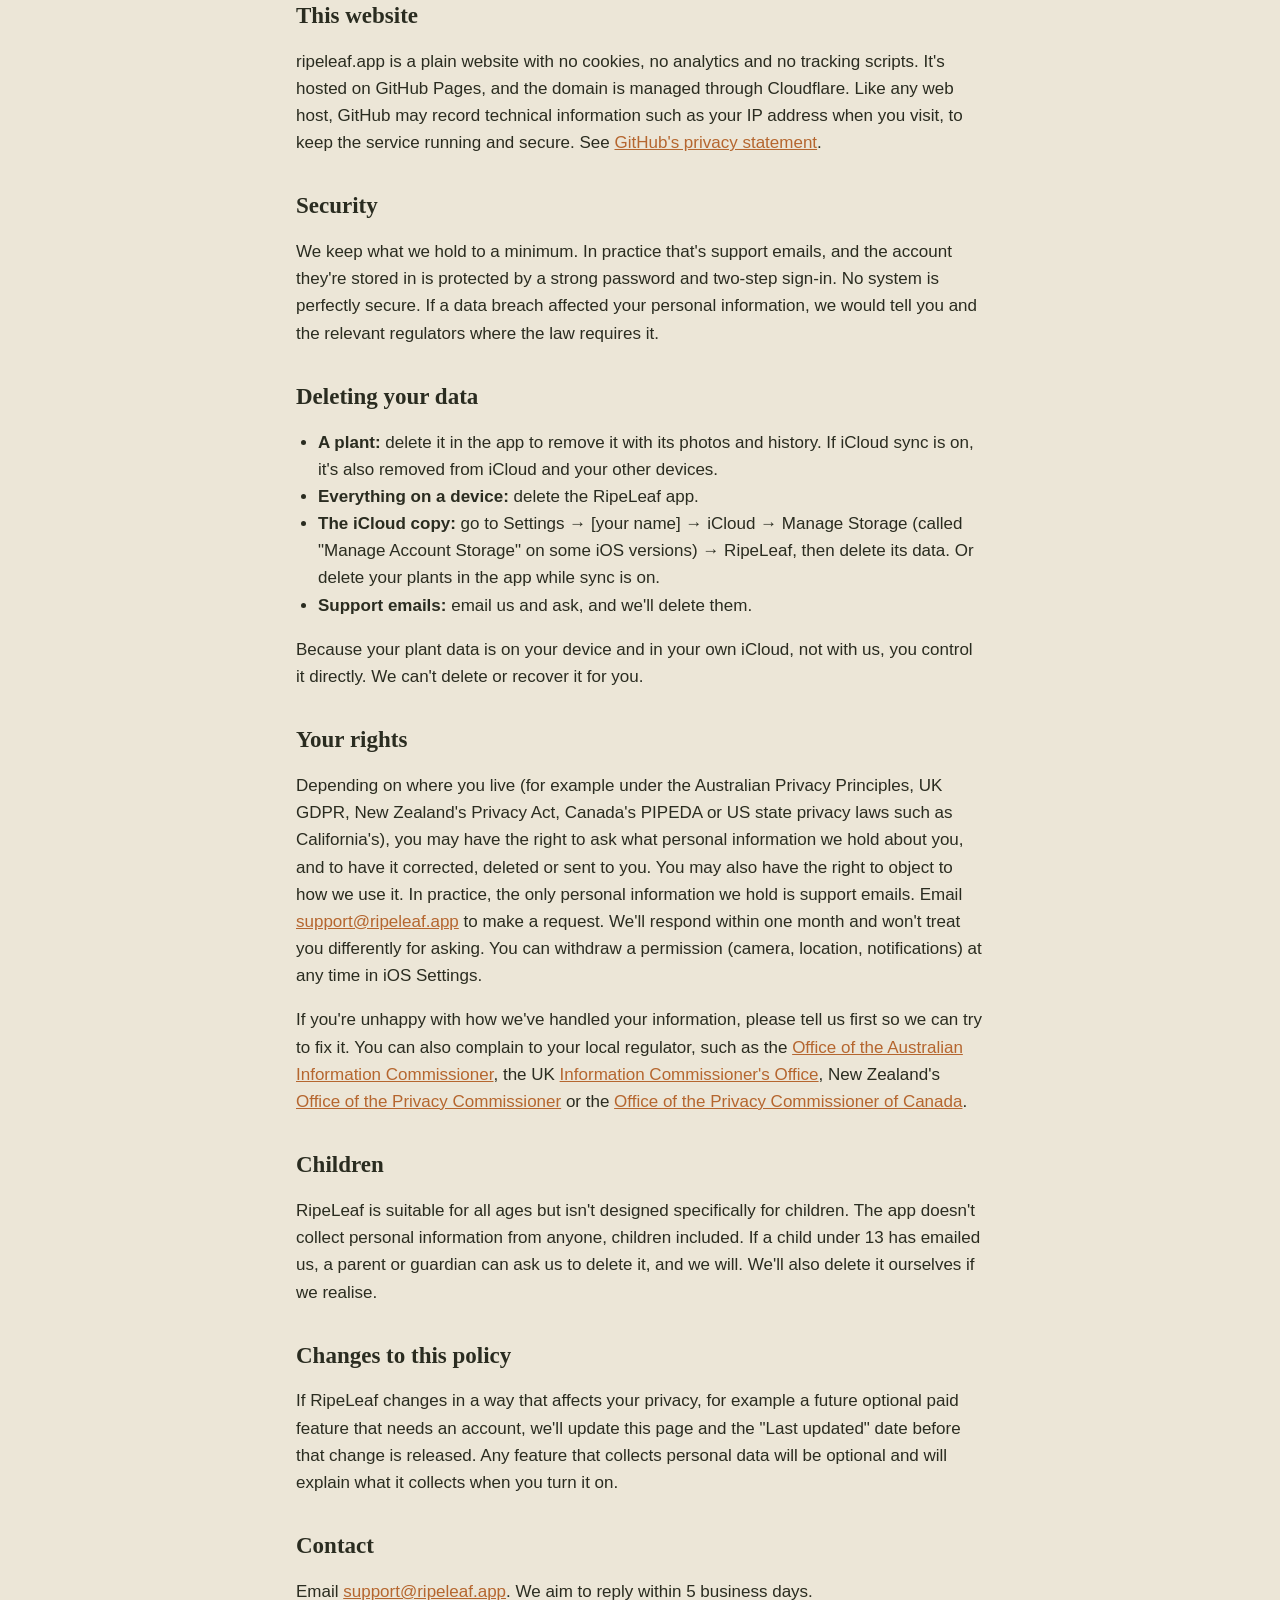
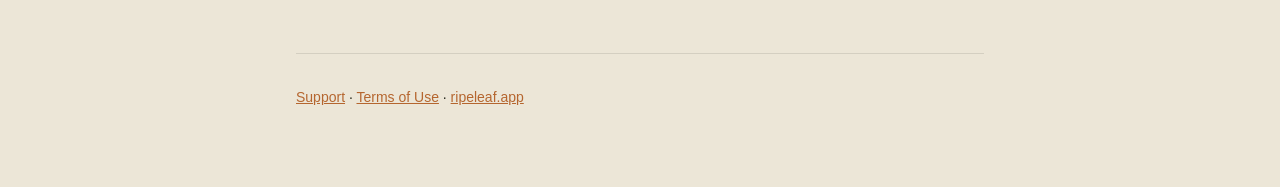
==== commit 85efc776: "Trim repeated developer line from footers" ====
--- a/privacy/index.html
+++ b/privacy/index.html
@@ -87,7 +87,6 @@
 
   <footer>
     <p><a href="/support/">Support</a> · <a href="/terms/">Terms of Use</a> · <a href="/">ripeleaf.app</a></p>
-    <p>RipeLeaf is made by an independent developer in Australia.</p>
   </footer>
 </div>
 </body>
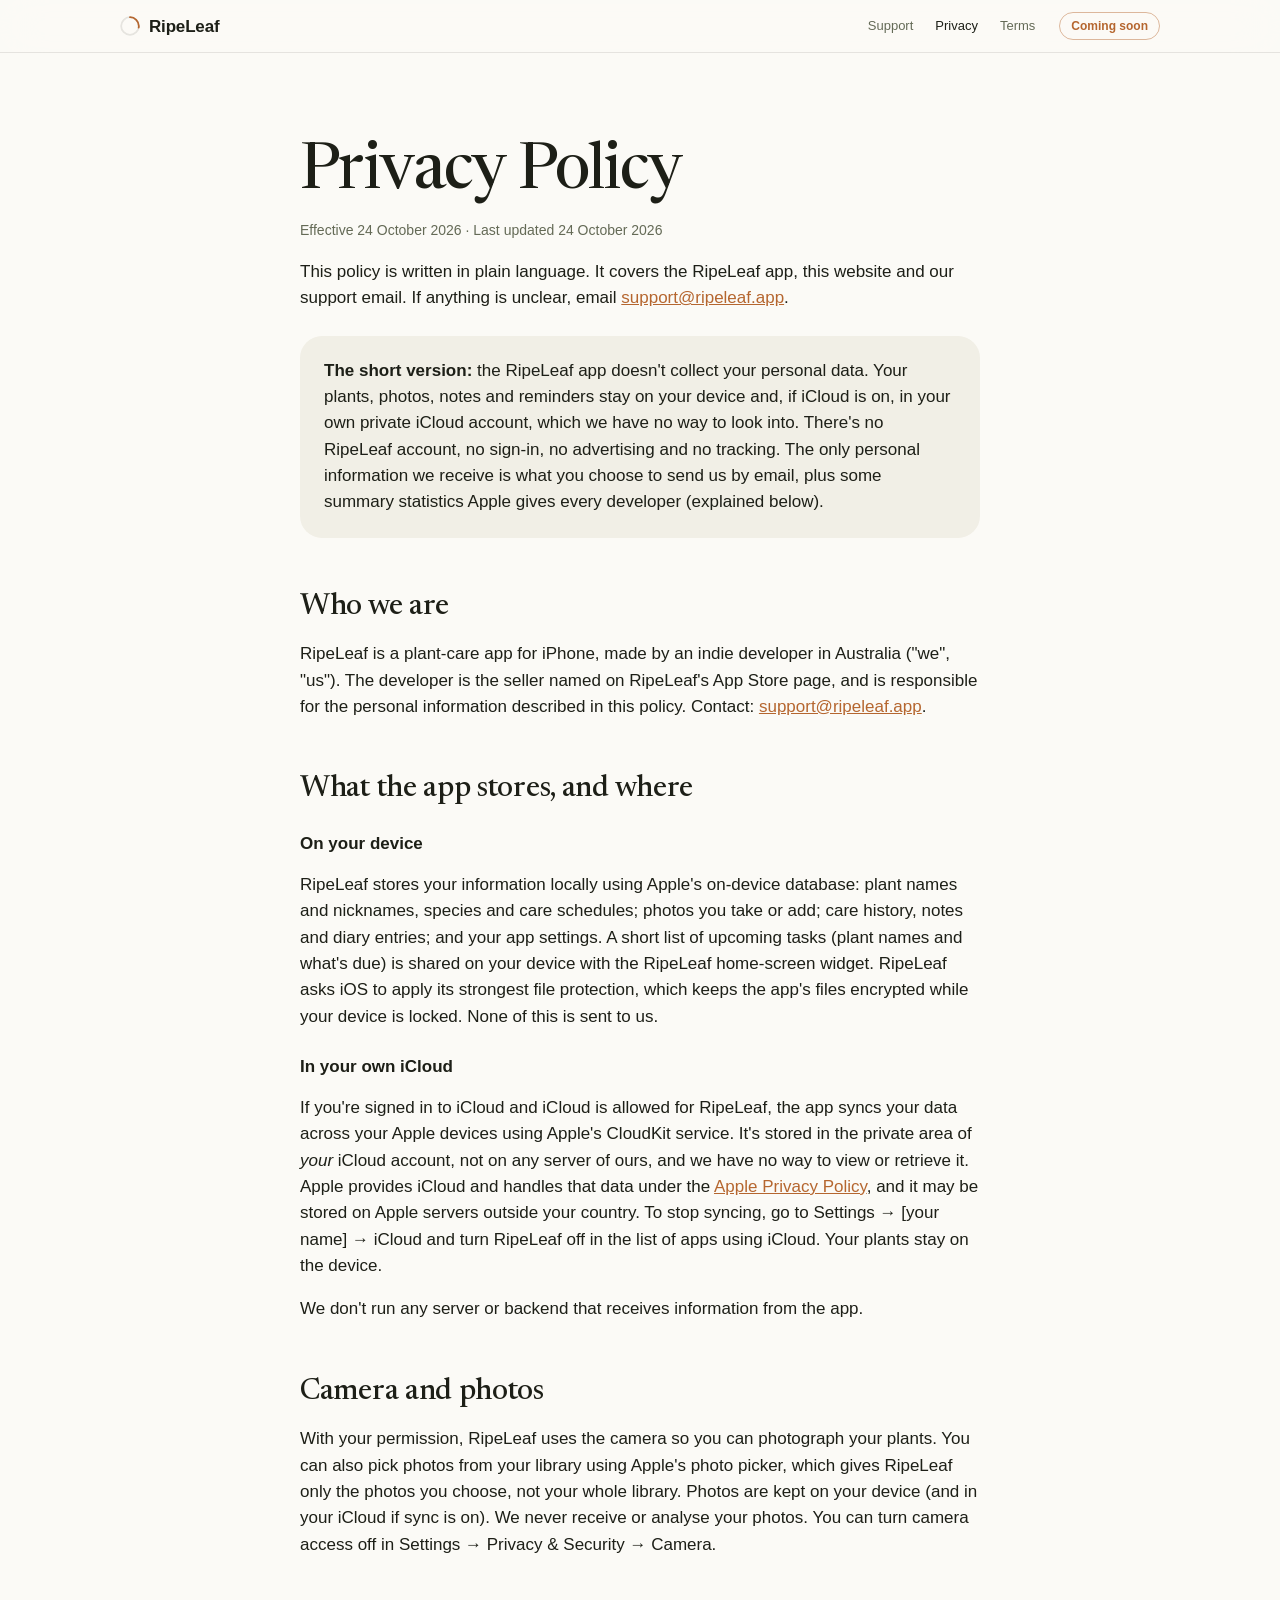
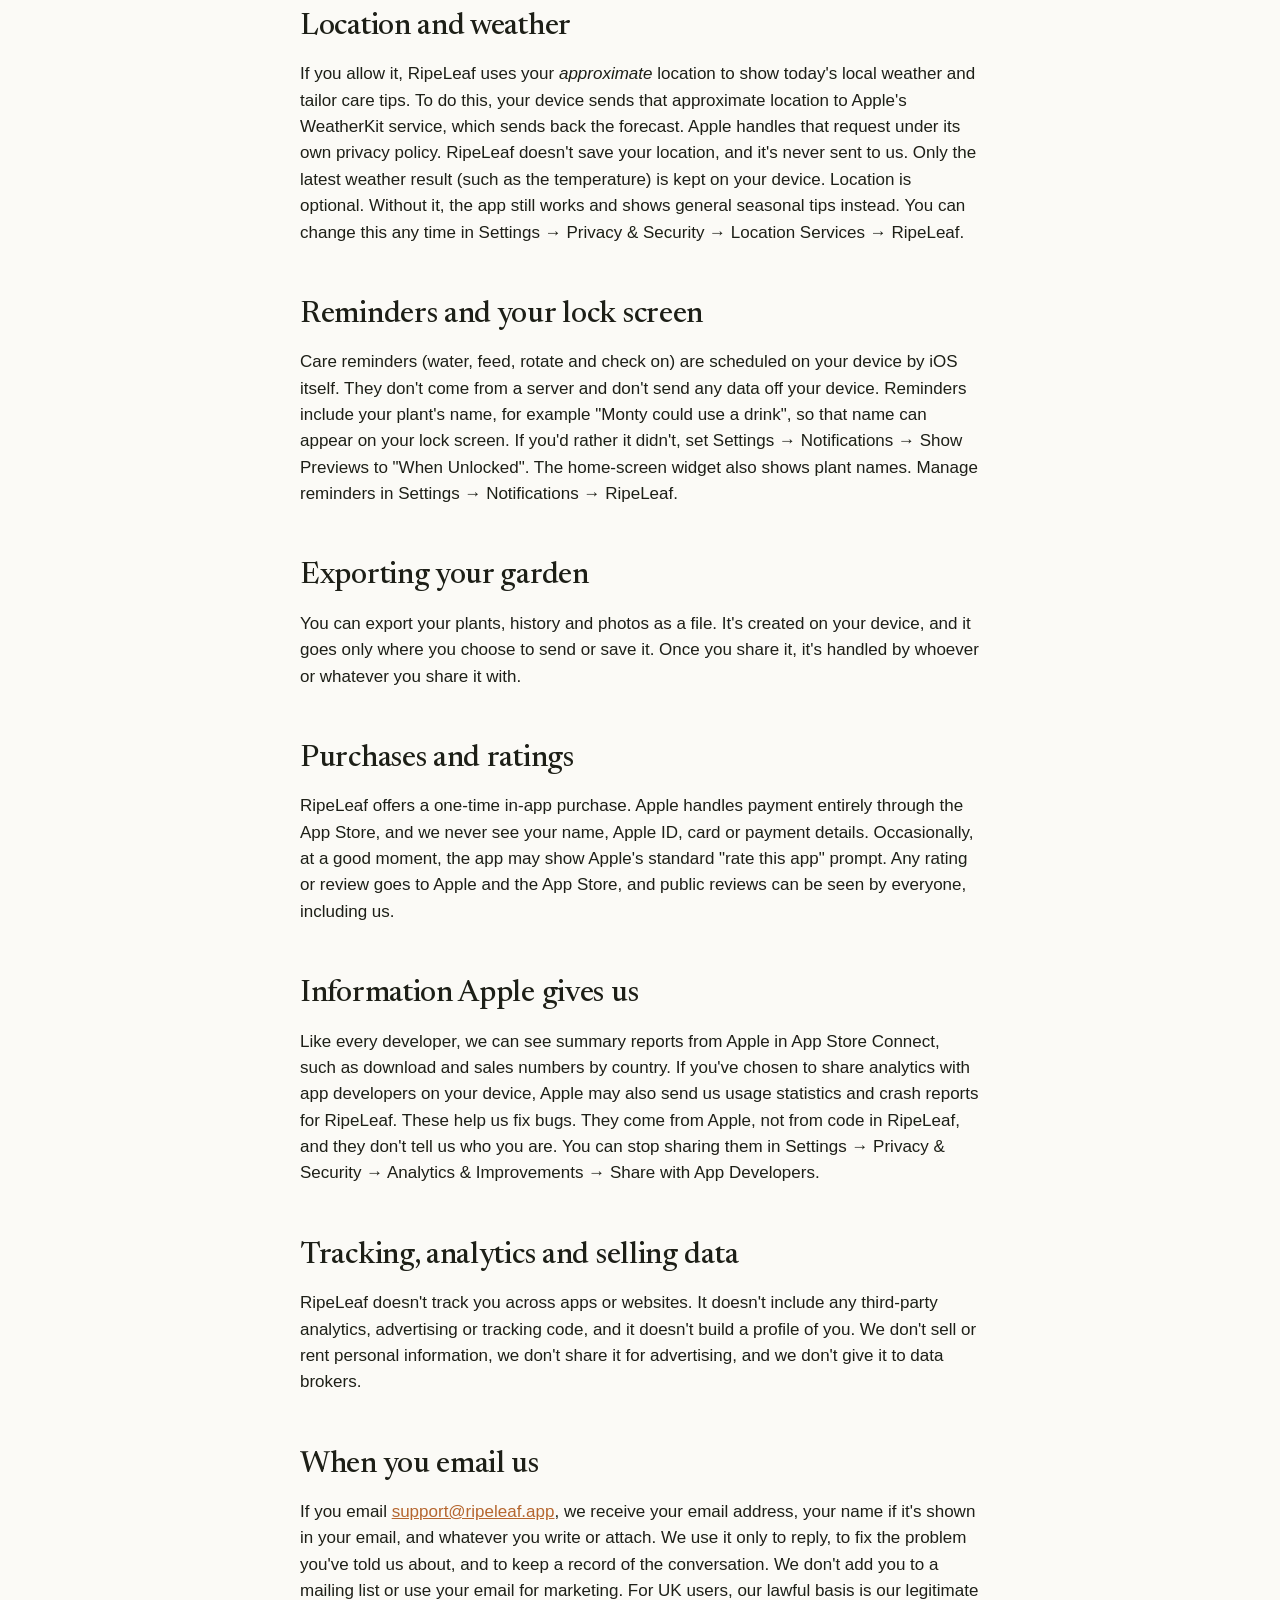
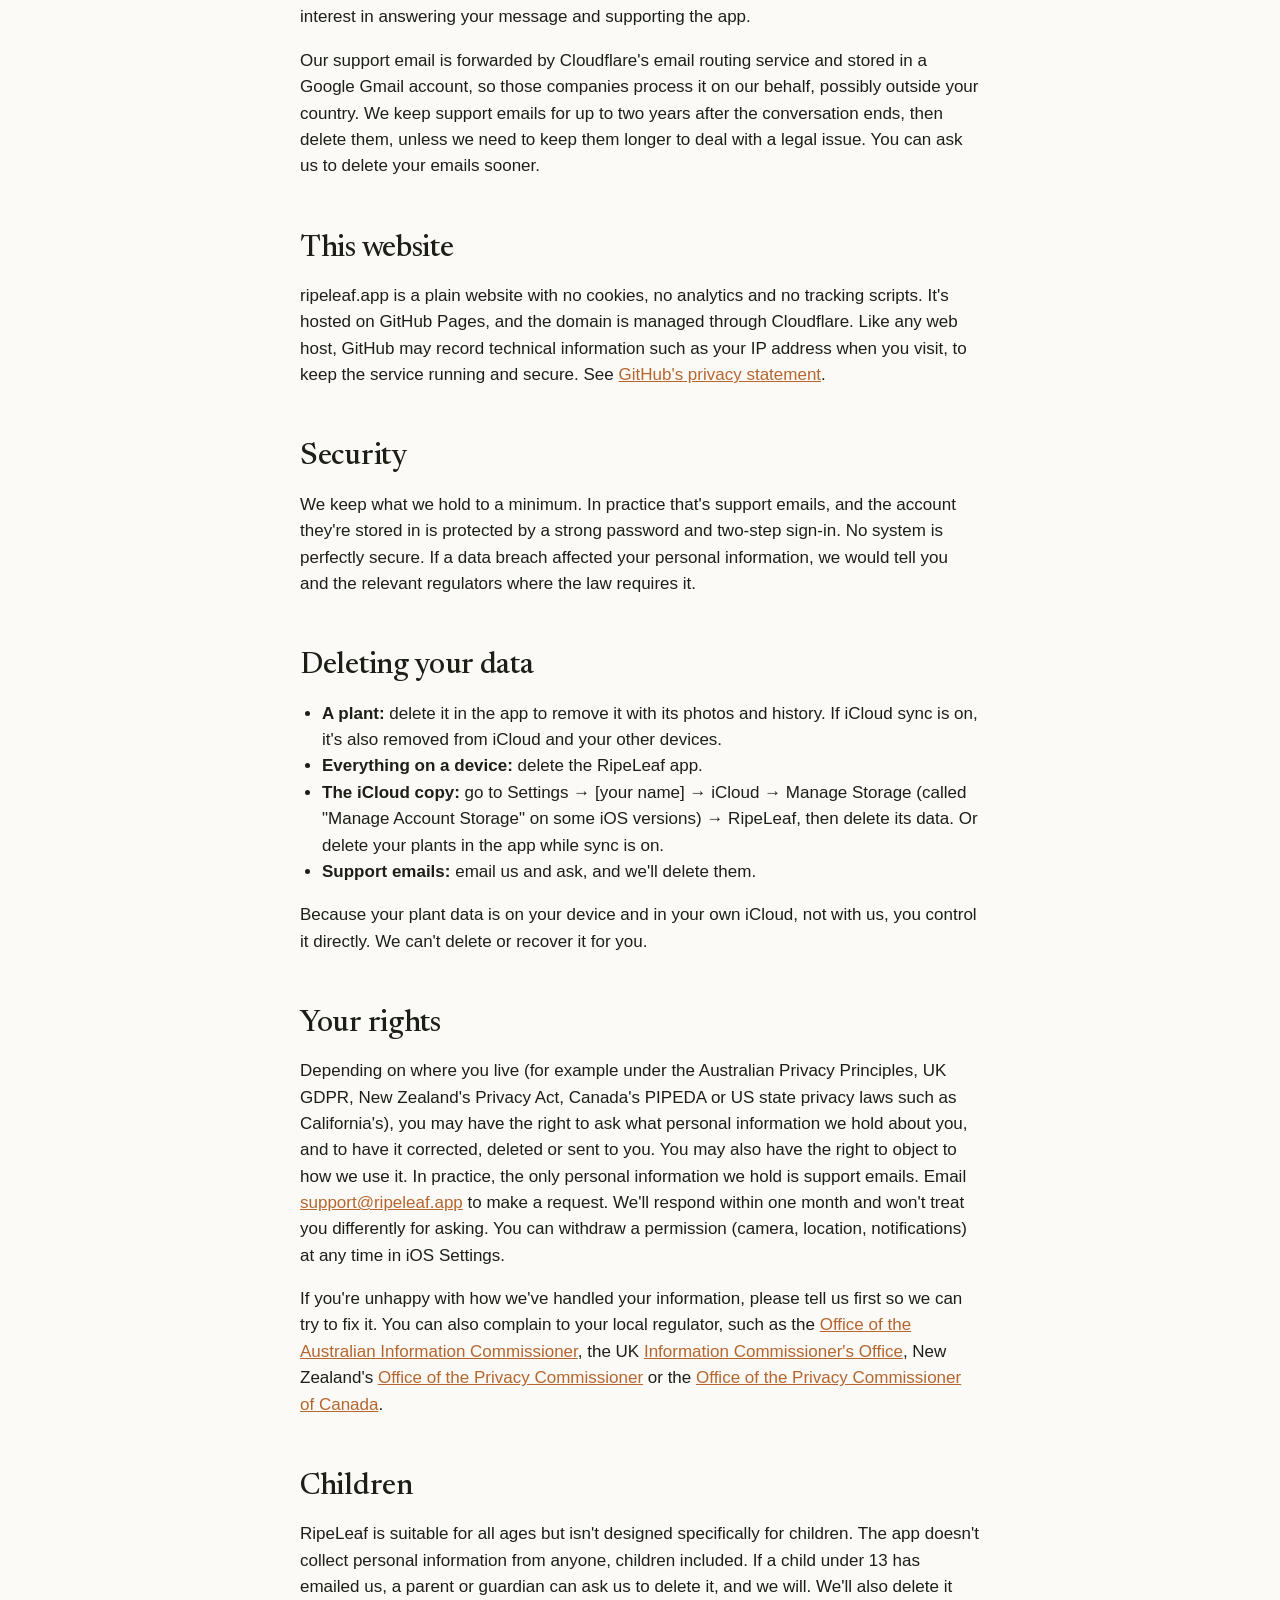
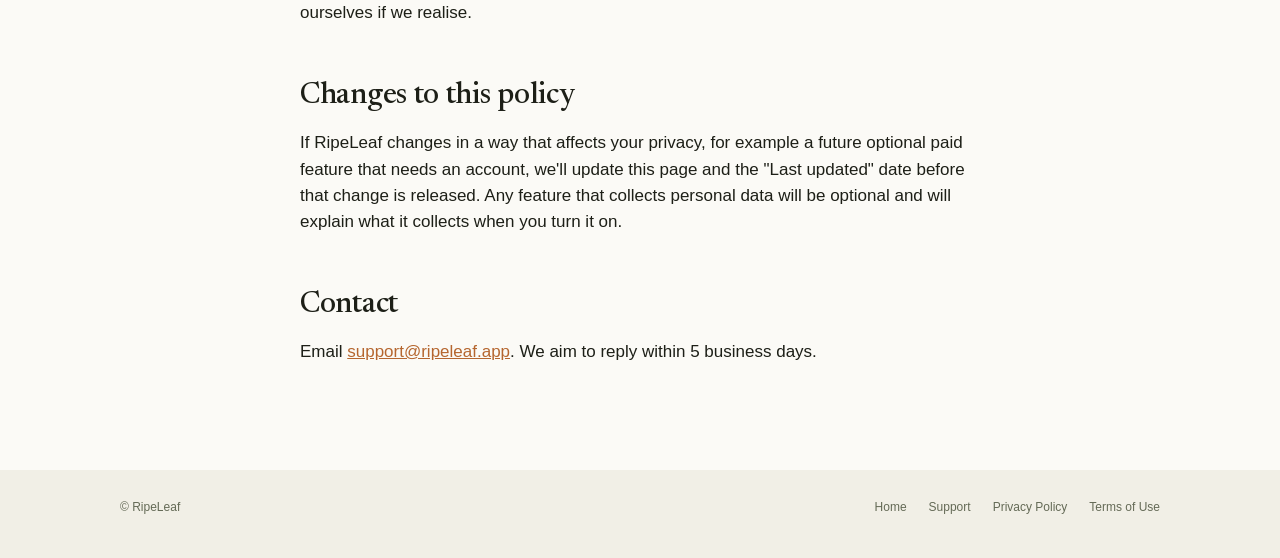
==== commit 7a309db8: "Redesign site: Apple-style layout with interactive app demos New home page with a working Today scre" ====
--- a/privacy/index.html
+++ b/privacy/index.html
@@ -2,17 +2,28 @@
 <html lang="en-AU">
 <head>
 <meta charset="utf-8">
-<meta name="viewport" content="width=device-width, initial-scale=1">
+<meta name="viewport" content="width=device-width, initial-scale=1, viewport-fit=cover">
 <title>RipeLeaf Privacy Policy</title>
 <meta name="description" content="How RipeLeaf handles your information: the app doesn't collect your personal data. Your plants stay on your device and in your own iCloud.">
 <link rel="stylesheet" href="/style.css">
 </head>
 <body>
-<div class="wrap">
-  <header class="site">
-    <span class="dot" aria-hidden="true"></span><a href="/">RipeLeaf</a>
-    <nav class="links"><a href="/support/">Support</a><a href="/privacy/" aria-current="page">Privacy</a><a href="/terms/">Terms</a></nav>
-  </header>
+<header class="nav">
+  <div class="col">
+    <a class="brand" href="/" aria-label="RipeLeaf home">
+      <svg class="ring" viewBox="0 0 36 36" aria-hidden="true"><circle class="track" cx="18" cy="18" r="15.9"/><circle class="fill" cx="18" cy="18" r="15.9" pathLength="100"/></svg>
+      RipeLeaf
+    </a>
+    <nav class="nav-links" aria-label="Main">
+      <a href="/support/">Support</a>
+      <a href="/privacy/" aria-current="page">Privacy</a>
+      <a href="/terms/">Terms</a>
+    </nav>
+    <span class="pill-soon">Coming soon</span>
+  </div>
+</header>
+
+<main class="doc">
 
   <h1>Privacy Policy</h1>
   <p class="meta">Effective 24 October 2026 · Last updated 24 October 2026</p>
@@ -23,7 +34,7 @@
   </div>
 
   <h2>Who we are</h2>
-  <p>RipeLeaf is a plant-care app for iPhone, made by an independent developer in Australia ("we", "us"). The developer is the seller named on RipeLeaf's App Store page, and is responsible for the personal information described in this policy. Contact: <a href="mailto:support@ripeleaf.app">support@ripeleaf.app</a>.</p>
+  <p>RipeLeaf is a plant-care app for iPhone, made by an indie developer in Australia ("we", "us"). The developer is the seller named on RipeLeaf's App Store page, and is responsible for the personal information described in this policy. Contact: <a href="mailto:support@ripeleaf.app">support@ripeleaf.app</a>.</p>
 
   <h2>What the app stores, and where</h2>
   <h3>On your device</h3>
@@ -85,9 +96,18 @@
   <h2>Contact</h2>
   <p>Email <a href="mailto:support@ripeleaf.app">support@ripeleaf.app</a>. We aim to reply within 5 business days.</p>
 
-  <footer>
-    <p><a href="/support/">Support</a> · <a href="/terms/">Terms of Use</a> · <a href="/">ripeleaf.app</a></p>
-  </footer>
-</div>
+</main>
+
+<footer class="site-foot">
+  <div class="col">
+    <div class="foot-row">
+      <span>© RipeLeaf</span>
+      <span class="sp"></span>
+      <a href="/">Home</a><a href="/support/">Support</a><a href="/privacy/">Privacy Policy</a><a href="/terms/">Terms of Use</a>
+    </div>
+  </div>
+</footer>
+
+<script src="/site.js" defer></script>
 </body>
 </html>
--- a/style.css
+++ b/style.css
@@ -1,54 +1,445 @@
+/* RipeLeaf — ripeleaf.app
+   Layout: Apple-style stacked bands (dusk hero → paper sections → dusk privacy),
+   each band centred on a 1080px column; editorial serif display over system UI text.
+   Everything is self-hosted: no third-party requests (see /privacy/ "This website"). */
+
+@font-face {
+  font-family: "Newsreader";
+  src: url("fonts/newsreader.woff2") format("woff2");
+  font-weight: 300 700; font-style: normal; font-display: swap;
+}
+@font-face {
+  font-family: "Newsreader";
+  src: url("fonts/newsreader-italic.woff2") format("woff2");
+  font-weight: 300 700; font-style: italic; font-display: swap;
+}
+
 :root {
-  --bg: #ece6d7;
-  --surface: #fdfcf8;
-  --text: #2a2c20;
-  --muted: #6a6f5c;
-  --line: rgba(42, 44, 32, 0.12);
+  /* Paper (light) */
+  --bg: #fbfaf6;
+  --bg-alt: #f1efe6;
+  --surface: #ffffff;
+  --text: #1d1f17;
+  --muted: #646a56;
+  --line: rgba(29, 31, 23, 0.10);
   --accent: #b5662f;
-  --radius: 22px;
+  --lime: #6f8a3a;
+  --nav-bg: rgba(251, 250, 246, 0.78);
+
+  /* Dusk — the app's own dark palette; hero + privacy bands use it in both themes */
+  --dusk: #101209;
+  --dusk-2: #191c13;
+  --dusk-surface: #23271c;
+  --dusk-surface-2: #2c3124;
+  --dusk-text: #e9ecdb;
+  --dusk-muted: #a7ad97;
+  --dusk-line: rgba(233, 236, 219, 0.10);
+  --terracotta: #d98c5f;
+  --terracotta-on: #2a1408;
+  --dusk-lime: #a9c46c;
+
+  --display: "Newsreader", "New York", ui-serif, Georgia, serif;
+  --ui: -apple-system, BlinkMacSystemFont, "SF Pro Text", "Segoe UI", Roboto, "Helvetica Neue", sans-serif;
+  --round: ui-rounded, "SF Pro Rounded", -apple-system, BlinkMacSystemFont, "Segoe UI", Roboto, sans-serif;
+
+  --r: 22px;
+  --r-sm: 14px;
+  --col: 1080px;
+  --gutter-l: max(20px, env(safe-area-inset-left, 0px));
+  --gutter-r: max(20px, env(safe-area-inset-right, 0px));
+  color-scheme: light;
 }
 @media (prefers-color-scheme: dark) {
-  :root {
-    --bg: #101209;
-    --surface: #23271c;
+  :root:not([data-theme="light"]) {
+    --bg: #0b0d07;
+    --bg-alt: #14170e;
+    --surface: #1d2117;
     --text: #e9ecdb;
     --muted: #a7ad97;
     --line: rgba(233, 236, 219, 0.10);
     --accent: #d98c5f;
+    --lime: #a9c46c;
+    --nav-bg: rgba(11, 13, 7, 0.72);
+    color-scheme: dark;
   }
 }
+:root[data-theme="dark"] {
+  --bg: #0b0d07;
+  --bg-alt: #14170e;
+  --surface: #1d2117;
+  --text: #e9ecdb;
+  --muted: #a7ad97;
+  --line: rgba(233, 236, 219, 0.10);
+  --accent: #d98c5f;
+  --lime: #a9c46c;
+  --nav-bg: rgba(11, 13, 7, 0.72);
+  color-scheme: dark;
+}
+
 * { box-sizing: border-box; }
-html { -webkit-text-size-adjust: 100%; }
+html { -webkit-text-size-adjust: 100%; scroll-behavior: smooth; }
 body {
   margin: 0;
   background: var(--bg);
   color: var(--text);
-  font: 17px/1.6 ui-rounded, -apple-system, BlinkMacSystemFont, "SF Pro Rounded", "Segoe UI", Roboto, sans-serif;
-}
-.wrap { max-width: 720px; margin: 0 auto; padding: 32px 16px 64px; }
-header.site { display: flex; align-items: center; gap: 10px; margin-bottom: 28px; }
-header.site a { color: var(--text); text-decoration: none; font-weight: 600; font-size: 19px; }
-.dot { width: 14px; height: 14px; border-radius: 50%; background: var(--accent); display: inline-block; }
-nav.links { margin-left: auto; display: flex; gap: 16px; font-size: 15px; }
-nav.links a { color: var(--muted); text-decoration: none; }
-nav.links a:hover, nav.links a[aria-current] { color: var(--accent); }
-h1, h2, h3 { font-family: ui-serif, "New York", "Iowan Old Style", Georgia, serif; font-weight: 600; line-height: 1.25; }
-h1 { font-size: 36px; margin: 0 0 8px; }
-h2 { font-size: 23px; margin: 36px 0 8px; }
-h3 { font-size: 18px; margin: 22px 0 4px; }
-p, li { color: var(--text); }
-.lede { color: var(--muted); font-size: 19px; margin-top: 0; }
-.meta { color: var(--muted); font-size: 14px; }
-.card { background: var(--surface); border: 1px solid var(--line); border-radius: var(--radius); padding: 20px 22px; margin: 20px 0; }
-.card p:first-child { margin-top: 0; }
-.card p:last-child { margin-bottom: 0; }
+  font: 17px/1.55 var(--ui);
+  -webkit-font-smoothing: antialiased;
+  overflow-x: hidden;
+}
 a { color: var(--accent); }
-ul { padding-left: 22px; }
-details { background: var(--surface); border: 1px solid var(--line); border-radius: 14px; padding: 14px 18px; margin: 10px 0; }
-summary { cursor: pointer; font-weight: 600; }
-details p { margin: 10px 0 2px; }
-footer { margin-top: 48px; padding-top: 18px; border-top: 1px solid var(--line); color: var(--muted); font-size: 14px; }
-@media (max-width: 480px) {
-  h1 { font-size: 30px; }
-  nav.links { gap: 12px; }
-}
+img, svg { max-width: 100%; }
+:focus-visible { outline: 2px solid var(--accent); outline-offset: 3px; border-radius: 6px; }
+
+.col {
+  max-width: var(--col);
+  margin: 0 auto;
+  padding-left: var(--gutter-l);
+  padding-right: var(--gutter-r);
+}
+
+/* ---------- Nav ---------- */
+.nav {
+  position: sticky;
+  top: env(safe-area-inset-top, 0px);
+  z-index: 20;
+  background: var(--nav-bg);
+  -webkit-backdrop-filter: saturate(180%) blur(20px);
+  backdrop-filter: saturate(180%) blur(20px);
+  border-bottom: 1px solid var(--line);
+}
+.nav .col { display: flex; align-items: center; gap: 24px; height: 52px; }
+.brand {
+  display: flex; align-items: center; gap: 9px;
+  color: var(--text); text-decoration: none;
+  font: 600 17px/1 var(--round); letter-spacing: -0.01em;
+}
+/* The brand mark doubles as a water ring that fills as you read down the page. */
+.brand .ring { width: 20px; height: 20px; flex: none; }
+.brand .ring circle { fill: none; stroke-width: 3.2; }
+.brand .ring .track { stroke: var(--line); }
+.brand .ring .fill { stroke: var(--accent); stroke-linecap: round; stroke-dasharray: 100; stroke-dashoffset: var(--read, 72); transform: rotate(-90deg); transform-origin: 50% 50%; transition: stroke-dashoffset .15s linear; }
+.nav-links { margin-left: auto; display: flex; gap: 22px; font-size: 13px; }
+.nav-links a { color: var(--muted); text-decoration: none; transition: color .2s; }
+.nav-links a:hover, .nav-links a[aria-current] { color: var(--text); }
+.pill-soon {
+  font: 600 12px/1 var(--ui); color: var(--accent);
+  border: 1px solid color-mix(in srgb, var(--accent) 45%, transparent);
+  padding: 7px 11px; border-radius: 999px; white-space: nowrap;
+}
+@media (max-width: 560px) {
+  .nav .col { gap: 14px; }
+  .nav-links { gap: 14px; }
+  .nav-links .wide { display: none; }
+  .pill-soon { display: none; }
+}
+
+/* ---------- Type ---------- */
+.eyebrow { font: 600 13px/1.2 var(--ui); letter-spacing: 0.06em; text-transform: uppercase; color: var(--accent); margin: 0 0 14px; }
+.display {
+  font-family: var(--display);
+  font-weight: 450;
+  font-optical-sizing: auto;
+  letter-spacing: -0.025em;
+  line-height: 1.02;
+  text-wrap: balance;
+  margin: 0;
+}
+.display em { font-style: italic; font-weight: 400; color: var(--accent); }
+.h-xl { font-size: clamp(48px, 9vw, 104px); }
+.h-lg { font-size: clamp(38px, 6vw, 68px); }
+.h-md { font-size: clamp(28px, 3.6vw, 40px); line-height: 1.08; }
+.lede { font-size: clamp(19px, 2.1vw, 23px); line-height: 1.45; color: var(--muted); margin: 20px 0 0; max-width: 34em; text-wrap: pretty; }
+.center { text-align: center; }
+.center .lede { margin-left: auto; margin-right: auto; }
+
+/* ---------- Bands ---------- */
+.band { padding-block: clamp(80px, 12vw, 140px); }
+.band.alt { background: var(--bg-alt); }
+.band.dusk {
+  background: var(--dusk); color: var(--dusk-text);
+  --text: var(--dusk-text); --muted: var(--dusk-muted); --line: var(--dusk-line);
+  --accent: var(--terracotta); --surface: var(--dusk-surface); --lime: var(--dusk-lime);
+}
+
+/* ---------- Hero ---------- */
+.hero { padding-block: clamp(64px, 9vw, 112px) 0; overflow: hidden; position: relative; }
+.hero .col { position: relative; z-index: 1; }
+.hero .display { margin-top: 6px; }
+.hero-cta { display: flex; justify-content: center; gap: 22px; align-items: center; margin-top: 30px; flex-wrap: wrap; font-size: 17px; }
+.btn {
+  display: inline-flex; align-items: center; gap: 8px;
+  background: var(--accent); color: var(--terracotta-on);
+  font: 600 16px/1 var(--ui); padding: 13px 22px; border-radius: 999px; text-decoration: none;
+}
+.link-arrow { color: var(--accent); text-decoration: none; font-weight: 500; }
+.link-arrow::after { content: " ›"; }
+.link-arrow:hover { text-decoration: underline; }
+.hero-stage { position: relative; display: flex; justify-content: center; margin-top: clamp(48px, 7vw, 72px); }
+/* Light at dusk: a warm horizon glow behind the phone. Hue drifts with the visitor's hour (site.js). */
+.hero-stage::before {
+  content: ""; position: absolute; left: 50%; top: 28%;
+  width: min(980px, 140vw); aspect-ratio: 1.6; transform: translateX(-50%);
+  background: radial-gradient(closest-side, color-mix(in srgb, var(--glow, var(--terracotta)) 42%, transparent), transparent 70%);
+  filter: blur(10px); pointer-events: none;
+}
+.hero-note { text-align: center; font-size: 13px; color: var(--dusk-muted); margin: 18px 0 0; padding-bottom: 36px; }
+.hero-note button { font: inherit; color: var(--terracotta); background: none; border: 0; padding: 0; cursor: pointer; text-decoration: underline; }
+
+/* ---------- Phone ---------- */
+.phone {
+  position: relative; width: 300px; max-width: 82vw; aspect-ratio: 300 / 620;
+  border-radius: 50px; padding: 10px;
+  background: linear-gradient(145deg, #3a3d33, #16180f 40%, #2a2d23);
+  box-shadow: 0 0 0 1.5px #0a0b06, 0 40px 80px -20px rgba(0,0,0,.55), inset 0 0 0 1px rgba(255,255,255,.08);
+  flex: none;
+}
+.screen {
+  position: relative; height: 100%; border-radius: 41px; overflow: hidden;
+  background: var(--dusk); color: var(--dusk-text);
+  font-family: var(--round); font-size: 13px; line-height: 1.3;
+  padding: 46px 14px 0;
+}
+.island { position: absolute; top: 11px; left: 50%; transform: translateX(-50%); width: 84px; height: 25px; border-radius: 20px; background: #000; }
+.sbar { position: absolute; top: 16px; left: 26px; right: 22px; display: flex; justify-content: space-between; font: 600 12px/1 var(--ui); color: var(--dusk-text); }
+.s-greet { color: var(--dusk-muted); font-size: 12px; margin: 6px 0 0; }
+.s-title { font-family: var(--display); font-size: 34px; font-weight: 500; line-height: 1.05; margin: 1px 0 0; letter-spacing: -0.01em; }
+.s-date { color: var(--dusk-muted); font-size: 12px; margin: 2px 0 12px; }
+.s-h { display: flex; justify-content: space-between; align-items: baseline; margin: 4px 2px 8px; }
+.s-h b { font-family: var(--display); font-weight: 500; font-size: 18px; }
+.s-h span { color: var(--dusk-muted); font-size: 12px; font-weight: 500; font-variant-numeric: tabular-nums; }
+.s-room { display: flex; justify-content: space-between; align-items: center; margin: 10px 2px 6px; color: var(--dusk-muted); font-size: 11px; font-weight: 600; letter-spacing: .04em; text-transform: uppercase; }
+.s-room button { font: 600 11px/1 var(--round); text-transform: none; letter-spacing: 0; color: var(--terracotta); background: none; border: 0; padding: 4px 0; cursor: pointer; }
+.task {
+  display: flex; align-items: center; gap: 9px;
+  background: var(--dusk-surface); border-radius: 18px; padding: 8px;
+  margin-bottom: 6px;
+  transition: transform .42s cubic-bezier(.3,.7,.2,1), opacity .42s, max-height .42s .1s, margin .42s .1s, padding .42s .1s;
+  max-height: 60px;
+}
+.task.leaving { transform: translateX(110%); opacity: 0; max-height: 0; margin-bottom: 0; padding-block: 0; }
+.thumb { width: 36px; height: 36px; border-radius: 11px; flex: none; display: grid; place-items: center; }
+.thumb svg { width: 20px; height: 20px; }
+.t-body { min-width: 0; flex: 1; }
+.t-body b { display: block; font-size: 13px; font-weight: 600; white-space: nowrap; overflow: hidden; text-overflow: ellipsis; }
+.t-body span { font-size: 11px; color: var(--dusk-muted); }
+.t-body span.late { color: var(--terracotta); }
+.done {
+  font: 600 12px/1 var(--round); color: var(--terracotta-on); background: var(--terracotta);
+  border: 0; border-radius: 999px; padding: 8px 12px; cursor: pointer; flex: none;
+}
+.done:active { transform: scale(.94); }
+.all-done { display: none; text-align: center; padding: 36px 10px 0; }
+.all-done svg { width: 54px; height: 54px; }
+.all-done b { display: block; font-family: var(--display); font-weight: 500; font-size: 20px; margin-top: 10px; }
+.all-done span { color: var(--dusk-muted); font-size: 12px; }
+.screen.cleared .all-done { display: block; animation: rise .5s cubic-bezier(.3,.7,.2,1); }
+.screen.cleared .s-h span { opacity: 0; }
+.tabbar {
+  position: absolute; left: 12px; right: 12px; bottom: 14px; height: 50px;
+  border-radius: 25px; background: rgba(35,39,28,.92); border: 1px solid var(--dusk-line);
+  display: grid; grid-template-columns: repeat(4, 1fr); align-items: center; text-align: center;
+  font-size: 9px; color: var(--dusk-text);
+}
+.tabbar .on { color: var(--terracotta); }
+.tabbar svg { width: 17px; height: 17px; display: block; margin: 0 auto 2px; }
+.fab { position: absolute; left: 50%; bottom: 46px; transform: translateX(-50%); width: 46px; height: 46px; border-radius: 50%; background: var(--terracotta); box-shadow: 0 0 0 3px var(--dusk), 0 6px 22px rgba(217,140,95,.45); display: grid; place-items: center; }
+.fab svg { width: 20px; height: 20px; }
+@keyframes rise { from { opacity: 0; transform: translateY(10px); } to { opacity: 1; transform: none; } }
+
+/* ---------- Split feature ---------- */
+.split { display: grid; grid-template-columns: 1fr 1fr; gap: clamp(40px, 6vw, 88px); align-items: center; }
+.split > * { min-width: 0; }
+.facts { list-style: none; padding: 0; margin: 32px 0 0; display: grid; gap: 18px; }
+.facts li { display: grid; grid-template-columns: 28px 1fr; gap: 12px; align-items: start; color: var(--muted); }
+.facts li b { color: var(--text); font-weight: 600; display: block; }
+.facts svg { width: 22px; height: 22px; color: var(--accent); margin-top: 2px; }
+@media (max-width: 820px) { .split { grid-template-columns: 1fr; } .split .phone, .split .stack { margin: 0 auto; } }
+
+/* Lock-screen reminder stack */
+.stack { position: relative; width: 100%; max-width: 420px; display: grid; gap: 12px; justify-self: center; }
+.wall {
+  border-radius: 32px; padding: 30px 20px 26px;
+  background:
+    radial-gradient(120% 80% at 20% 0%, color-mix(in srgb, var(--lime) 40%, transparent), transparent 60%),
+    radial-gradient(90% 70% at 100% 100%, color-mix(in srgb, var(--accent) 45%, transparent), transparent 60%),
+    #1b1e14;
+  color: #f3f4ea;
+  display: grid; gap: 10px;
+}
+.wall-time { text-align: center; font: 300 64px/1 var(--round); letter-spacing: -0.02em; }
+.wall-date { text-align: center; font: 500 14px/1 var(--ui); opacity: .8; margin-bottom: 14px; }
+.notif {
+  background: rgba(245, 246, 236, 0.16);
+  -webkit-backdrop-filter: blur(16px); backdrop-filter: blur(16px);
+  border-radius: 20px; padding: 12px 14px; display: grid; grid-template-columns: 34px 1fr auto; gap: 10px; align-items: center;
+  font-size: 14px; line-height: 1.3;
+}
+.notif .app { width: 34px; height: 34px; border-radius: 9px; background: var(--dusk); display: grid; place-items: center; }
+.notif .app svg { width: 20px; height: 20px; }
+.notif b { display: block; font-weight: 600; }
+.notif small { opacity: .7; font-size: 12px; align-self: start; }
+.notif-actions { display: grid; gap: 1px; border-radius: 16px; overflow: hidden; margin-top: -4px; }
+.notif-actions span { background: rgba(245, 246, 236, 0.16); padding: 11px 14px; font-size: 14px; }
+.notif.dim { opacity: .55; transform: scale(.96); }
+
+/* ---------- Rhythm (water rings) ---------- */
+.rings { display: grid; grid-template-columns: repeat(3, minmax(0, 1fr)); gap: clamp(16px, 4vw, 48px); margin-top: 64px; }
+.ring-card { display: grid; justify-items: center; gap: 14px; text-align: center; }
+.wring { width: min(200px, 100%); aspect-ratio: 1; position: relative; }
+.wring svg { width: 100%; height: 100%; transform: rotate(-90deg); }
+.wring circle { fill: none; stroke-width: 9; }
+.wring .track { stroke: var(--line); }
+.wring .fill { stroke: var(--c); stroke-linecap: round; stroke-dasharray: 289; stroke-dashoffset: calc(289 * (1 - var(--p))); transition: stroke-dashoffset 1.6s cubic-bezier(.3,.7,.2,1); }
+.rings.waiting .fill { stroke-dashoffset: 289; }
+.wring .mid { position: absolute; inset: 0; display: grid; place-content: center; justify-items: center; gap: 2px; }
+.wring .mid svg { width: 18px; height: 18px; transform: none; color: var(--c); }
+.wring .mid b { font: 500 clamp(26px, 4vw, 38px)/1 var(--display); }
+.wring .mid span { font: 600 11px/1 var(--round); letter-spacing: .06em; text-transform: uppercase; color: var(--muted); }
+.ring-card h3 { margin: 0; font: 600 17px/1.2 var(--ui); }
+.ring-card p { margin: 0; color: var(--muted); font-size: 14px; }
+@media (max-width: 600px) { .rings { grid-template-columns: 1fr; max-width: 240px; margin-inline: auto; } }
+
+/* ---------- Diary ---------- */
+.detail .hero-img {
+  height: 150px; margin: -46px -14px 0; position: relative;
+  background:
+    radial-gradient(80% 90% at 70% 30%, #4d6b35, transparent 70%),
+    radial-gradient(70% 80% at 20% 80%, #2f4422, transparent 70%),
+    #1c2414;
+  display: grid; place-items: center;
+}
+.detail .hero-img svg { width: 110px; height: 110px; opacity: .9; }
+.detail .name { font-family: var(--display); font-size: 26px; font-weight: 500; margin: 10px 0 0; line-height: 1.05; }
+.detail .sp { color: var(--dusk-muted); font-size: 12px; font-style: italic; font-family: var(--display); }
+.d-ringrow { display: flex; gap: 12px; align-items: center; background: var(--dusk-surface); border-radius: 18px; padding: 10px; margin: 12px 0 10px; }
+.d-ringrow .wring { width: 64px; flex: none; }
+.d-ringrow .wring circle { stroke-width: 11; }
+.d-ringrow .wring .mid b { font-size: 16px; }
+.d-ringrow .wring .mid span { display: none; }
+.d-ringrow .wring .mid svg { display: none; }
+.d-ringrow p { margin: 0; font-size: 12px; color: var(--dusk-muted); }
+.d-ringrow p b { color: var(--dusk-text); font-size: 13px; display: block; }
+.tl { list-style: none; padding: 0 0 0 4px; margin: 0; }
+.tl li { display: grid; grid-template-columns: 22px 1fr; gap: 9px; padding: 7px 0; position: relative; font-size: 12px; }
+.tl li::before { content: ""; position: absolute; left: 10px; top: 28px; bottom: -6px; width: 1px; background: var(--dusk-line); }
+.tl li:last-child::before { display: none; }
+.tl .dot { width: 22px; height: 22px; border-radius: 50%; background: var(--dusk-surface-2); display: grid; place-items: center; }
+.tl .dot svg { width: 12px; height: 12px; }
+.tl b { font-weight: 600; display: block; }
+.tl span { color: var(--dusk-muted); font-size: 11px; }
+.tl i { font-family: var(--display); font-size: 12.5px; color: var(--dusk-text); display: block; margin-top: 2px; }
+
+/* ---------- Bento ---------- */
+.bento { display: grid; grid-template-columns: repeat(6, minmax(0, 1fr)); gap: 16px; margin-top: 56px; }
+.tile {
+  background: var(--surface); border-radius: 28px; padding: 30px 28px; min-width: 0;
+  border: 1px solid var(--line); overflow: hidden; position: relative;
+  display: flex; flex-direction: column; gap: 10px;
+}
+.tile h3 { margin: 0; font: 600 21px/1.2 var(--ui); letter-spacing: -0.01em; }
+.tile p { margin: 0; color: var(--muted); font-size: 15px; text-wrap: pretty; }
+.t-4 { grid-column: span 4; } .t-3 { grid-column: span 3; } .t-2 { grid-column: span 2; }
+@media (max-width: 900px) { .t-4, .t-3, .t-2 { grid-column: span 6; } }
+.big-num { font: 400 clamp(64px, 9vw, 112px)/.9 var(--display); letter-spacing: -0.03em; color: var(--accent); font-variant-numeric: lining-nums; }
+.ticker { margin: 18px -28px -30px; padding: 16px 0 26px; overflow: hidden; mask-image: linear-gradient(90deg, transparent, #000 12%, #000 88%, transparent); -webkit-mask-image: linear-gradient(90deg, transparent, #000 12%, #000 88%, transparent); }
+.ticker-row { display: flex; gap: 8px; width: max-content; animation: drift 60s linear infinite; }
+.ticker-row + .ticker-row { margin-top: 8px; animation-duration: 75s; animation-direction: reverse; }
+.ticker span { font-size: 14px; padding: 8px 14px; border-radius: 999px; background: var(--bg-alt); white-space: nowrap; color: var(--text); }
+.ticker span i { font-family: var(--display); color: var(--muted); }
+@keyframes drift { to { transform: translateX(-50%); } }
+.pet { margin-top: auto; display: flex; flex-wrap: wrap; gap: 8px; padding-top: 12px; }
+.chip { font: 600 13px/1 var(--ui); padding: 8px 12px; border-radius: 999px; display: inline-flex; gap: 6px; align-items: center; }
+.chip.safe { background: color-mix(in srgb, var(--lime) 16%, transparent); color: var(--lime); }
+.chip.warn { background: color-mix(in srgb, var(--accent) 16%, transparent); color: var(--accent); }
+.chip svg { width: 14px; height: 14px; }
+.widget {
+  margin-top: auto; align-self: flex-start; width: 160px; aspect-ratio: 1; border-radius: 26px;
+  background: var(--dusk); color: var(--dusk-text); padding: 14px; font-family: var(--round);
+  display: flex; flex-direction: column; gap: 6px; box-shadow: 0 18px 40px -18px rgba(0,0,0,.4);
+}
+.widget .w-n { font: 500 34px/1 var(--display); }
+.widget .w-l { font-size: 11px; color: var(--dusk-muted); }
+.widget .w-row { display: flex; gap: 6px; align-items: center; font-size: 11px; }
+.widget .w-row svg { width: 12px; height: 12px; flex: none; }
+.widget-wrap { display: flex; gap: 22px; align-items: flex-end; flex-wrap: wrap; margin-top: auto; }
+.swatches { display: flex; gap: 10px; margin-top: auto; padding-top: 12px; flex-wrap: wrap; }
+.swatches button { width: 34px; height: 34px; border-radius: 50%; border: 0; background: var(--s); cursor: pointer; box-shadow: inset 0 0 0 1px rgba(0,0,0,.08); transition: transform .2s; }
+.swatches button[aria-pressed="true"] { box-shadow: 0 0 0 3px var(--surface), 0 0 0 5px var(--s); }
+.swatches button:hover { transform: scale(1.08); }
+.zip { margin-top: auto; font: 13px/1.7 ui-monospace, "SF Mono", Menlo, monospace; color: var(--muted); background: var(--bg-alt); border-radius: var(--r-sm); padding: 12px 14px; }
+.zip b { color: var(--text); font-weight: 600; }
+
+/* ---------- Privacy ---------- */
+.receipt {
+  max-width: 460px; margin: 56px auto 0; background: var(--dusk-2); border-radius: 6px 6px 22px 22px;
+  padding: 26px 26px 22px; font: 14px/1.5 ui-monospace, "SF Mono", Menlo, monospace; color: var(--dusk-text);
+  border: 1px solid var(--dusk-line); position: relative;
+}
+.receipt::before {
+  content: ""; position: absolute; left: -1px; right: -1px; top: -9px; height: 10px;
+  background: radial-gradient(circle at 6px 0, transparent 6px, var(--dusk-2) 6.5px) -6px 0 / 12px 10px repeat-x;
+}
+.receipt h3 { font: 600 12px/1 var(--ui); letter-spacing: .1em; text-transform: uppercase; text-align: center; color: var(--dusk-muted); margin: 0 0 18px; }
+.receipt dl { margin: 0; display: grid; grid-template-columns: 1fr auto; gap: 10px 16px; }
+.receipt dt { color: var(--dusk-muted); text-align: left; }
+.receipt dd { margin: 0; text-align: right; }
+.receipt .rule { grid-column: 1 / -1; border-top: 1px dashed var(--dusk-line); margin: 4px 0; }
+.receipt .total dt, .receipt .total dd { color: var(--terracotta); font-weight: 600; }
+.receipt p { font: 12px/1.5 var(--ui); color: var(--dusk-muted); margin: 18px 0 0; text-align: center; }
+
+/* ---------- Pricing ---------- */
+.prices { display: grid; grid-template-columns: repeat(2, minmax(0, 1fr)); gap: 16px; max-width: 760px; margin: 56px auto 0; }
+.price { background: var(--surface); border: 1px solid var(--line); border-radius: 28px; padding: 32px 30px; display: flex; flex-direction: column; gap: 10px; }
+.price.featured { border-color: color-mix(in srgb, var(--accent) 55%, transparent); box-shadow: 0 0 0 1px color-mix(in srgb, var(--accent) 30%, transparent); }
+.price h3 { margin: 0; font: 600 13px/1 var(--ui); letter-spacing: .08em; text-transform: uppercase; color: var(--muted); }
+.price .amt { font: 450 44px/1 var(--display); letter-spacing: -0.02em; margin-top: 6px; }
+.price ul { margin: 10px 0 0; padding: 0; list-style: none; display: grid; gap: 8px; color: var(--muted); font-size: 15px; }
+.price li::before { content: "✓"; color: var(--lime); font-weight: 700; margin-right: 10px; }
+@media (max-width: 640px) { .prices { grid-template-columns: 1fr; } }
+
+/* ---------- Closing + footer ---------- */
+.closing .display { margin-bottom: 8px; }
+.site-foot { background: var(--bg-alt); color: var(--muted); font-size: 12px; line-height: 1.6; padding-block: 28px 40px; }
+.site-foot .col { display: grid; gap: 14px; }
+.site-foot .fine { border-bottom: 1px solid var(--line); padding-bottom: 14px; margin: 0; }
+.foot-row { display: flex; flex-wrap: wrap; gap: 8px 22px; align-items: center; }
+.foot-row a { color: var(--muted); text-decoration: none; }
+.foot-row a:hover { color: var(--text); text-decoration: underline; }
+.foot-row .sp { margin-left: auto; }
+
+/* ---------- Reveal ---------- */
+/* Content is visible at rest; JS adds .pre only to elements still below the fold. */
+.reveal.pre { opacity: 0; transform: translateY(24px); }
+.reveal { transition: opacity .9s cubic-bezier(.3,.7,.2,1), transform .9s cubic-bezier(.3,.7,.2,1); }
+
+@media (prefers-reduced-motion: reduce) {
+  *, *::before, *::after { animation: none !important; transition: none !important; scroll-behavior: auto !important; }
+  .reveal.pre { opacity: 1; transform: none; }
+}
+
+/* ---------- Document pages (support / privacy / terms) ---------- */
+.doc { max-width: 720px; margin: 0 auto; padding: clamp(48px, 8vw, 88px) var(--gutter-r) 88px var(--gutter-l); }
+.doc h1 { font: 450 clamp(42px, 7vw, 64px)/1.02 var(--display); letter-spacing: -0.025em; margin: 0 0 14px; text-wrap: balance; }
+.doc h2 { font: 500 clamp(24px, 3vw, 30px)/1.15 var(--display); letter-spacing: -0.01em; margin: 52px 0 10px; text-wrap: balance; }
+.doc h3 { font: 600 17px/1.3 var(--ui); margin: 26px 0 6px; }
+.doc p, .doc li { color: var(--text); }
+.doc .lede { margin-bottom: 28px; }
+.doc .meta { color: var(--muted); font-size: 14px; }
+.doc ul { padding-left: 22px; }
+.doc .card { background: var(--bg-alt); border-radius: var(--r); padding: 22px 24px; margin: 24px 0; }
+.doc .card p:first-child { margin-top: 0; }
+.doc .card p:last-child { margin-bottom: 0; }
+.doc details { border-bottom: 1px solid var(--line); padding: 4px 0; }
+.doc details:first-of-type { border-top: 1px solid var(--line); }
+.doc summary { cursor: pointer; font-weight: 600; list-style: none; padding: 16px 32px 16px 0; position: relative; }
+.doc summary::-webkit-details-marker { display: none; }
+.doc summary::after { content: "+"; position: absolute; right: 4px; top: 50%; transform: translateY(-50%); font: 300 24px/1 var(--ui); color: var(--accent); transition: transform .25s; }
+.doc details[open] summary::after { transform: translateY(-50%) rotate(45deg); }
+.doc details p { margin: 0 0 18px; color: var(--muted); }
+
+/* Reminder tone switch */
+.tone { display: flex; flex-wrap: wrap; gap: 6px; align-items: center; justify-content: center; font-size: 13px; color: var(--muted); }
+.tone > span { margin-right: 4px; }
+.tone button { font: 500 13px/1 var(--ui); color: var(--text); background: var(--bg-alt); border: 1px solid var(--line); padding: 8px 13px; border-radius: 999px; cursor: pointer; }
+.tone button[aria-pressed="true"] { background: var(--accent); border-color: var(--accent); color: #fff; }
+.notif span { transition: opacity .25s; }
